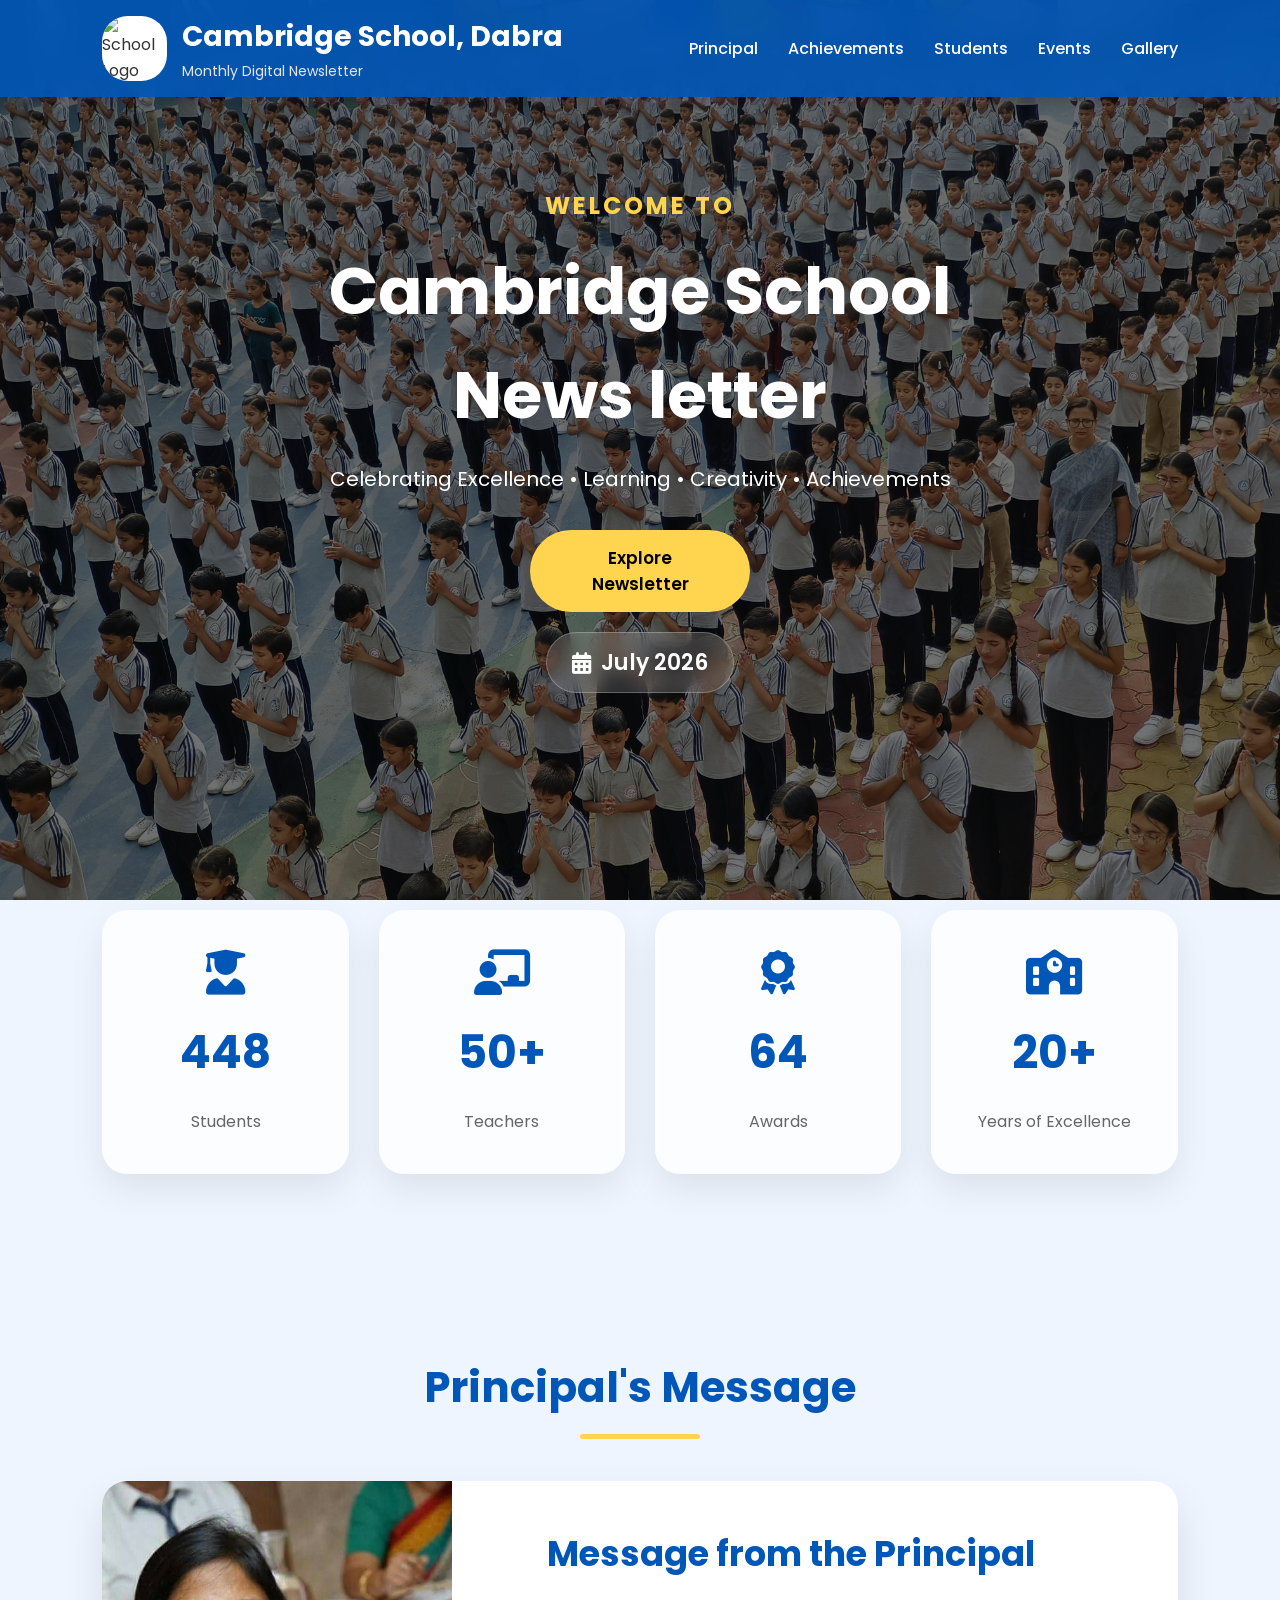
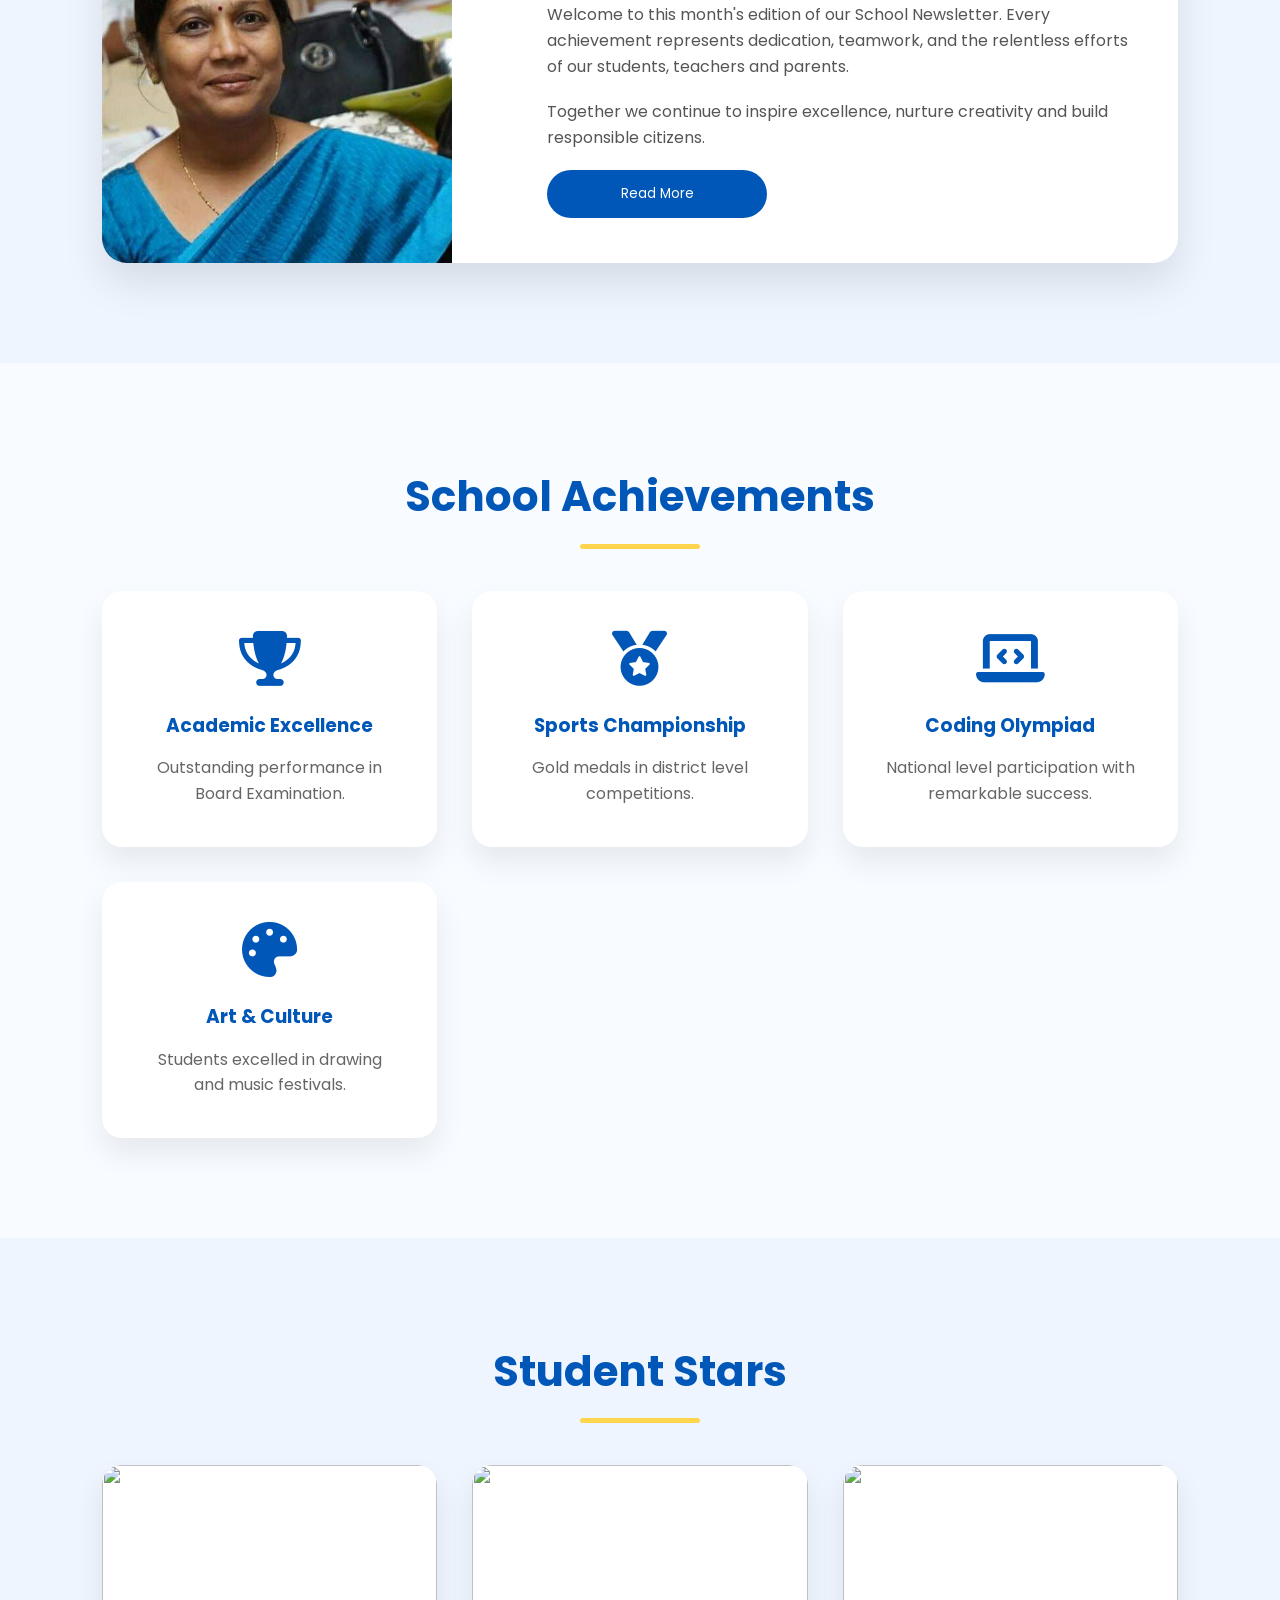
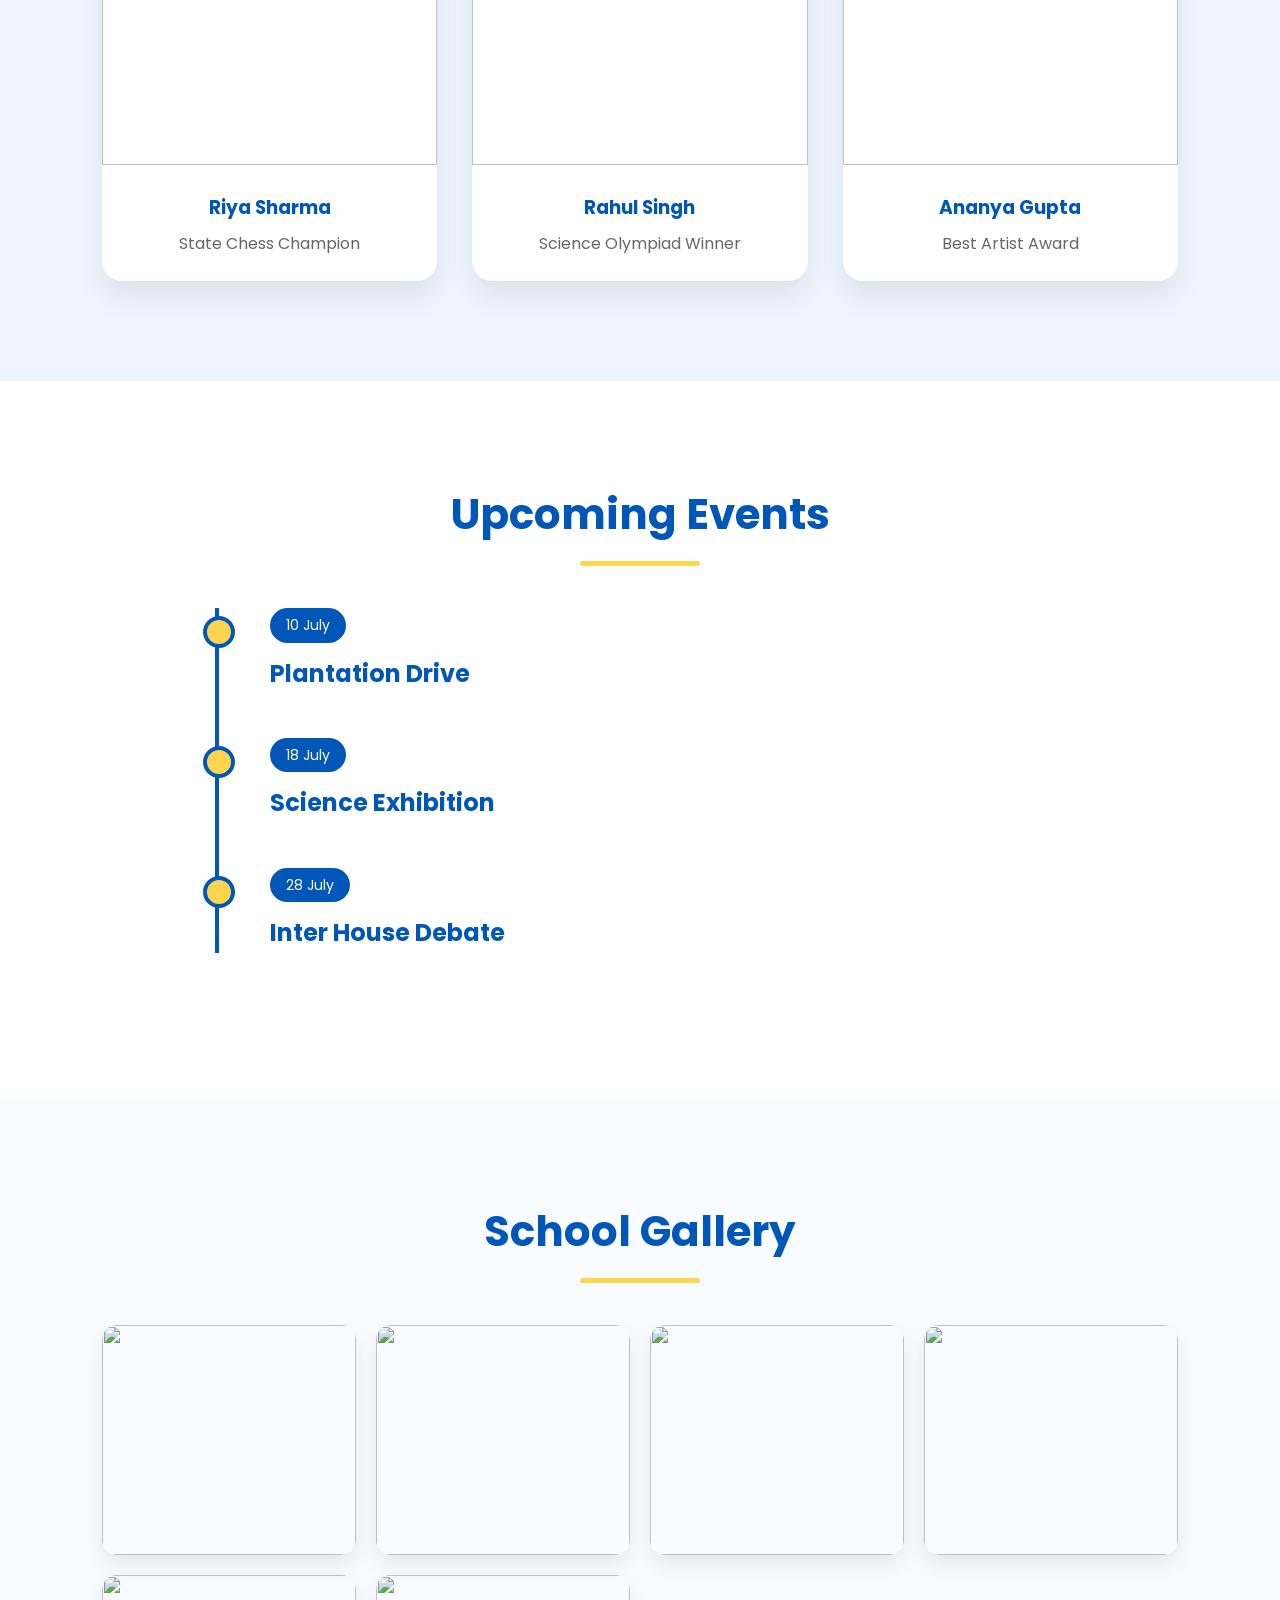
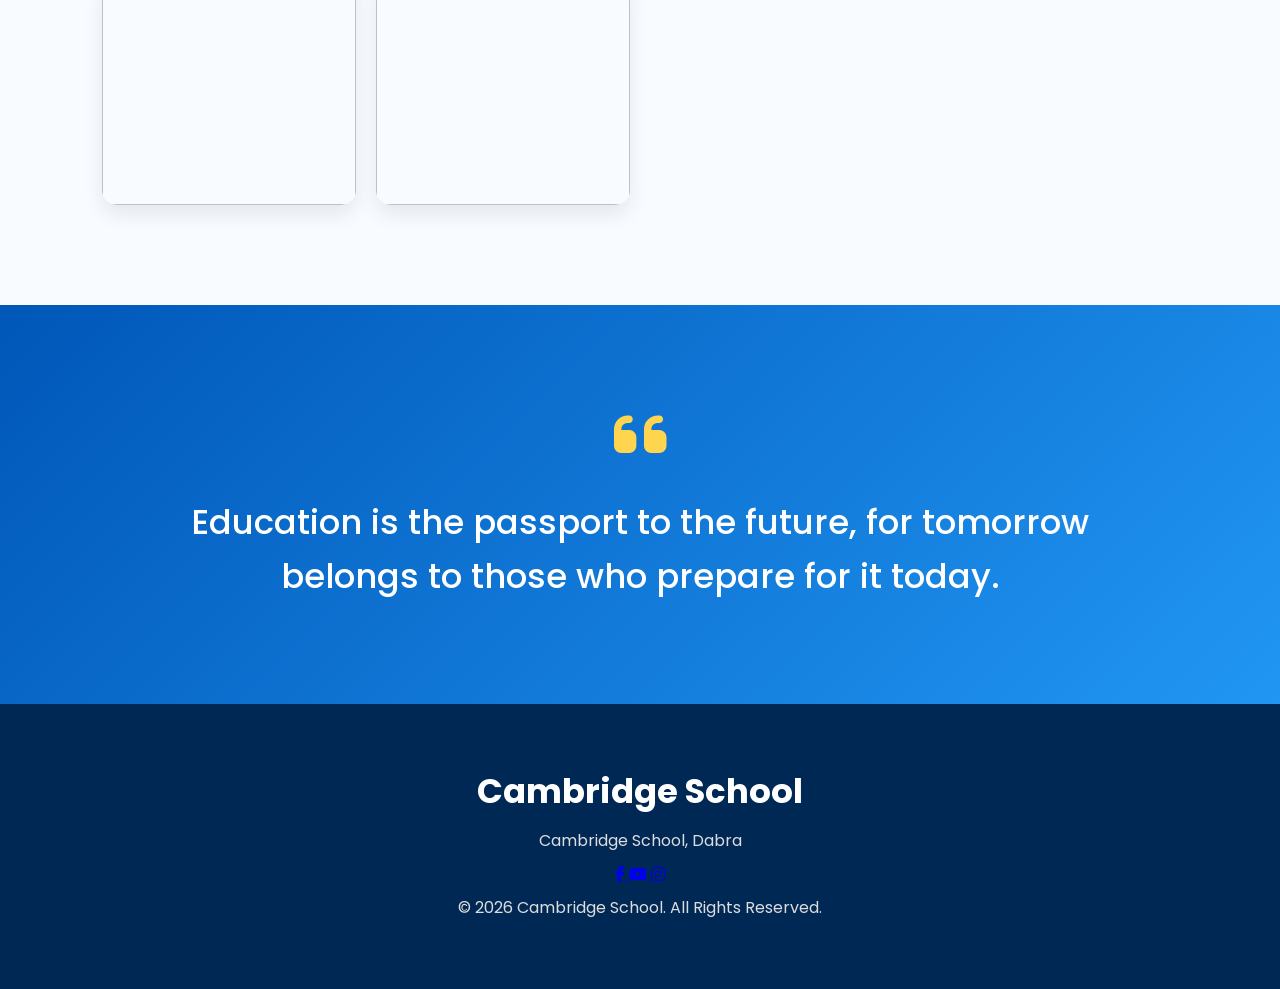
==== index.html @ da42d9b0 "Update index.html" ====
<!DOCTYPE html>
<html lang="en">

<head>
    <meta charset="UTF-8">
    <meta name="viewport" content="width=device-width, initial-scale=1.0">
    <title>Cambridge School Newsletter</title>

    <link rel="stylesheet" href="style.css">

    <!-- Google Font -->
    <link href="https://fonts.googleapis.com/css2?family=Poppins:wght@300;400;500;600;700&display=swap" rel="stylesheet">

    <!-- Font Awesome -->
    <link rel="stylesheet"
        href="https://cdnjs.cloudflare.com/ajax/libs/font-awesome/6.7.1/css/all.min.css">
</head>

<body>

    <!--================ HEADER =================-->

    <header>
	
        <!--================ remove1 =================-->
	<div class="menu-btn">
    	<i class="fa-solid fa-bars"></i>
	</div>
	<!--================ remove1 =================-->





	
	<div class="logo-area">

            <img src="images\logo1.png" alt="School Logo">

            <div>
                <h1>Cambridge School, Dabra</h1>
                <p>Monthly Digital Newsletter</p>
            </div>

        </div>


	   <nav>

            <a href="#principal">Principal</a>
            <a href="#achievement">Achievements</a>
            <a href="#students">Students</a>
            <a href="#events">Events</a>
            <a href="#gallery">Gallery</a>

        </nav>
	
    </header>



    <!--================ HERO =================-->

    <section class="hero">

        <div class="overlay"></div>

        <div class="hero-content">

            <h3>WELCOME TO</h3>

            <h1>Cambridge School News letter</h1>

            <p>
                Celebrating Excellence • Learning • Creativity • Achievements
            </p>

            <button>Explore Newsletter</button>
		
		 <div class="issue-container">
    <h4 class="issue-date3">
        <i class="fa-solid fa-calendar-days"></i>
        July 2026
    </h4>
</div>


	

        </div>

    </section>




    <!--================ STATISTICS =================-->

    <section class="stats">

        <div class="stat-box">

            <i class="fa-solid fa-user-graduate"></i>

            <h2 class="counter" data-target="1400">0</h2>

            <p>Students</p>

        </div>

        <div class="stat-box">

            <i class="fa-solid fa-chalkboard-user"></i>

            <h2 class="counter" data-target="50">0</h2>

            <p>Teachers</p>

        </div>

        <div class="stat-box">

            <i class="fa-solid fa-award"></i>

            <h2 class="counter" data-target="125">0</h2>

            <p>Awards</p>

        </div>

        <div class="stat-box">

            <i class="fa-solid fa-school"></i>

            <h2 class="counter" data-target="20">0</h2>

            <p>Years of Excellence</p>

        </div>

    </section>




    <!--================ PRINCIPAL =================-->

    <section class="principal" id="principal">

        <h2 class="section-title">Principal's Message</h2>

        <div class="principal-card">

            <img src="images/principal.jpg" alt="Principal">

            <div class="principal-text">

                <h3>Message from the Principal</h3>

                <p>

                    Welcome to this month's edition of our School Newsletter.
                    Every achievement represents dedication, teamwork,
                    and the relentless efforts of our students,
                    teachers and parents.

                </p>

                <p>

                    Together we continue to inspire excellence,
                    nurture creativity and build responsible citizens.

                </p>

                <button>Read More</button>

            </div>

        </div>

    </section>




    <!--================ ACHIEVEMENTS =================-->

    <section class="achievement" id="achievement">

        <h2 class="section-title">
            School Achievements
        </h2>

        <div class="achievement-grid">

            <div class="card">

                <i class="fa-solid fa-trophy"></i>

                <h3>Academic Excellence</h3>

                <p>
                    Outstanding performance in Board Examination.
                </p>

            </div>

            <div class="card">

                <i class="fa-solid fa-medal"></i>

                <h3>Sports Championship</h3>

                <p>
                    Gold medals in district level competitions.
                </p>

            </div>

            <div class="card">

                <i class="fa-solid fa-laptop-code"></i>

                <h3>Coding Olympiad</h3>

                <p>
                    National level participation with remarkable success.
                </p>

            </div>

            <div class="card">

                <i class="fa-solid fa-palette"></i>

                <h3>Art & Culture</h3>

                <p>
                    Students excelled in drawing and music festivals.
                </p>

            </div>

        </div>

    </section>




    <!--================ STUDENTS =================-->

    <section class="students" id="students">

        <h2 class="section-title">

            Student Stars

        </h2>

        <div class="student-grid">

            <div class="student-card">

                <img src="images/student1.jpg">

                <h3>Riya Sharma</h3>

                <p>State Chess Champion</p>

            </div>

            <div class="student-card">

                <img src="images/student2.jpg">

                <h3>Rahul Singh</h3>

                <p>Science Olympiad Winner</p>

            </div>

            <div class="student-card">

                <img src="images/student3.jpg">

                <h3>Ananya Gupta</h3>

                <p>Best Artist Award</p>

            </div>

        </div>

    </section>




    <!--================ EVENTS =================-->

    <section class="events" id="events">

        <h2 class="section-title">

            Upcoming Events

        </h2>

        <div class="timeline">

            <div class="timeline-item">

                <span>10 July</span>

                <h3>Plantation Drive</h3>

            </div>

            <div class="timeline-item">

                <span>18 July</span>

                <h3>Science Exhibition</h3>

            </div>

            <div class="timeline-item">

                <span>28 July</span>

                <h3>Inter House Debate</h3>

            </div>

        </div>

    </section>




    <!--================ GALLERY =================-->

    <section class="gallery" id="gallery">

        <h2 class="section-title">

            School Gallery

        </h2>

        <div class="gallery-grid">

            <img src="images/g1.jpg">

            <img src="images/g2.jpg">

            <img src="images/g3.jpg">

            <img src="images/g4.jpg">

            <img src="images/g5.jpg">

            <img src="images/g6.jpg">

        </div>

    </section>




    <!--================ THOUGHT =================-->

    <section class="quote">

        <i class="fa-solid fa-quote-left"></i>

        <h2>

            Education is the passport to the future,
            for tomorrow belongs to those who prepare for it today.

        </h2>

    </section>




    <!--================ FOOTER =================-->

    <footer>

    <h2>Cambridge School</h2>

    <p>Cambridge School, Dabra</p>

    <!-- SOCIAL ICONS START -->
    <div class="social-icons">
        <a href="https://www.facebook.com/CAMBRIDGESCHOOLDABRACBSE/" target="_blank">
            <i class="fab fa-facebook-f"></i>
        </a>

        <a href="https://www.youtube.com/@cambridgeschooldabra1273" target="_blank">
            <i class="fab fa-youtube"></i>
        </a>

        <a href="https://www.instagram.com/cambridge_school__dabra/" target="_blank">
            <i class="fab fa-instagram"></i>
        </a>
    </div>
    <!-- SOCIAL ICONS END -->

    <p>© 2026 Cambridge School. All Rights Reserved.</p>

</footer>

    <script src="script.js"></script>
<button id="topBtn">
<i class="fa-solid fa-arrow-up"></i>
</button>
</body>

</html>
---- style.css ----
/*=========================================
    CAMBRIDGE SCHOOL NEWSLETTER
=========================================*/

*{
    margin:0;
    padding:0;
    box-sizing:border-box;
    font-family:'Poppins',sans-serif;
}

html{
    scroll-behavior:smooth;
}

body{
    background:#eef5ff;
    color:#333;
    overflow-x:hidden;
    line-height:1.6;
}

/*=========================================
        HEADER
=========================================*/

header{
    position:fixed;
    top:0;
    left:0;
    width:100%;
    padding:15px 8%;
    display:flex;
    justify-content:space-between;
    align-items:center;
    background:rgba(0,87,184,.90);
    backdrop-filter:blur(12px);
    z-index:999;
    box-shadow:0 5px 15px rgba(0,0,0,.15);
}

.logo-area{
    display:flex;
    align-items:center;
    gap:15px;
}

.logo-area img{
    width:65px;
    height:65px;
    border-radius:40%;
    background:#fff;
    object-fit:cover;
}

.logo-area h1{
    color:#fff;
    font-size:28px;
}

.logo-area p{
    color:#e5e5e5;
    font-size:14px;
}

nav{
    display:flex;
    gap:30px;
}

nav a{
    color:#fff;
    text-decoration:none;
    font-weight:500;
    transition:.3s;
}

nav a:hover{
    color:#ffd54f;
}

/*=========================================
        HERO
=========================================*/

.hero{
    height:100vh;
    background:url("images/banner.jpg") center/cover;
    position:relative;
    display:flex;
    justify-content:center;
    align-items:center;
    text-align:center;
}

.overlay{
    position:absolute;
    inset:0;
    background:rgba(0,0,0,.55);
}

.hero-content{
    position:relative;
    z-index:2;
    color:#fff;
    max-width:850px;
    padding:30px;
}

.hero-content h3{
    font-size:24px;
    letter-spacing:3px;
    color:#ffd54f;
}

.hero-content h1{
    font-size:65px;
    margin:15px 0;
}

.hero-content p{
    font-size:20px;
    margin-bottom:35px;
}

.hero button{
    padding:15px 40px;
    border:none;
    border-radius:50px;
    background:#ffd54f;
    font-size:17px;
    cursor:pointer;
    transition:.4s;
    font-weight:600;
}

.hero button:hover{
    transform:translateY(-6px);
    background:#fff;
}

/*=========================================
        SECTION TITLE
=========================================*/

.section-title{
    text-align:center;
    font-size:42px;
    color:#0057b8;
    margin-bottom:60px;
    position:relative;
}

.section-title::after{
    content:'';
    width:120px;
    height:5px;
    background:#ffd54f;
    position:absolute;
    bottom:-18px;
    left:50%;
    transform:translateX(-50%);
    border-radius:50px;
}

/*=========================================
        STATISTICS
=========================================*/

.stats{
    padding:80px 8%;
    display:grid;
    grid-template-columns:repeat(auto-fit,minmax(220px,1fr));
    gap:30px;
    margin-top:-70px;
    position:relative;
    z-index:10;
}

.stat-box{
    background:rgba(255,255,255,.75);
    backdrop-filter:blur(10px);
    padding:40px;
    border-radius:25px;
    text-align:center;
    box-shadow:0 15px 35px rgba(0,0,0,.08);
    transition:.4s;
}

.stat-box:hover{
    transform:translateY(-12px);
}

.stat-box i{
    font-size:45px;
    color:#0057b8;
}

.stat-box h2{
    margin:20px 0;
    font-size:45px;
    color:#0057b8;
}

.stat-box p{
    color:#666;
}

/*=========================================
        PRINCIPAL
=========================================*/

.principal{
    padding:100px 8%;
}

.principal-card{
    display:grid;
    grid-template-columns:350px 1fr;
    gap:50px;
    align-items:center;
    background:white;
    border-radius:25px;
    overflow:hidden;
    box-shadow:0 20px 40px rgba(0,0,0,.10);
}

.principal-card img{
    width:100%;
    height:100%;
    object-fit:cover;
}

.principal-text{
    padding:45px;
}

.principal-text h3{
    font-size:35px;
    color:#0057b8;
    margin-bottom:20px;
}

.principal-text p{
    margin-bottom:20px;
    color:#555;
}

.principal-text button{
    padding:14px 35px;
    border:none;
    border-radius:50px;
    background:#0057b8;
    color:#fff;
    cursor:pointer;
    transition:.3s;
}

.principal-text button:hover{
    background:#003f8c;
}

/*=========================================
        ACHIEVEMENTS
=========================================*/

.achievement{
    padding:100px 8%;
    background:#f8fbff;
}

.achievement-grid{
    display:grid;
    grid-template-columns:repeat(auto-fit,minmax(250px,1fr));
    gap:35px;
}

.card{
    background:white;
    padding:40px;
    border-radius:20px;
    text-align:center;
    transition:.4s;
    box-shadow:0 15px 30px rgba(0,0,0,.08);
}

.card:hover{
    transform:translateY(-12px);
}

.card i{
    font-size:55px;
    color:#0057b8;
    margin-bottom:25px;
}

.card h3{
    margin-bottom:15px;
    color:#0057b8;
}

.card p{
    color:#666;
}


/*=========================================
        STUDENTS
=========================================*/

.students{
    padding:100px 8%;
    background:#eef5ff;
}

.student-grid{
    display:grid;
    grid-template-columns:repeat(auto-fit,minmax(280px,1fr));
    gap:35px;
}

.student-card{
    background:#fff;
    border-radius:20px;
    overflow:hidden;
    text-align:center;
    box-shadow:0 15px 30px rgba(0,0,0,.08);
    transition:.4s;
}

.student-card:hover{
    transform:translateY(-10px) scale(1.03);
}

.student-card img{
    width:100%;
    height:300px;
    object-fit:cover;
    transition:.4s;
}

.student-card:hover img{
    transform:scale(1.08);
}

.student-card h3{
    color:#0057b8;
    margin:20px 0 8px;
}

.student-card p{
    color:#666;
    padding-bottom:25px;
}


/*=========================================
        EVENTS TIMELINE
=========================================*/

.events{
    padding:100px 8%;
    background:#fff;
}

.timeline{
    max-width:900px;
    margin:auto;
    position:relative;
}

.timeline::before{
    content:"";
    position:absolute;
    left:25px;
    top:0;
    bottom:0;
    width:4px;
    background:#0057b8;
}

.timeline-item{
    position:relative;
    padding-left:80px;
    margin-bottom:45px;
}

.timeline-item::before{
    content:"";
    position:absolute;
    left:13px;
    top:8px;
    width:24px;
    height:24px;
    background:#ffd54f;
    border-radius:50%;
    border:4px solid #0057b8;
}

.timeline-item span{
    display:inline-block;
    background:#0057b8;
    color:#fff;
    padding:6px 16px;
    border-radius:30px;
    margin-bottom:12px;
    font-size:14px;
}

.timeline-item h3{
    color:#0057b8;
    font-size:24px;
}


/*=========================================
        GALLERY
=========================================*/

.gallery{
    padding:100px 8%;
    background:#f8fbff;
}

.gallery-grid{
    display:grid;
    grid-template-columns:repeat(auto-fit,minmax(250px,1fr));
    gap:20px;
}

.gallery-grid img{
    width:100%;
    height:230px;
    object-fit:cover;
    border-radius:15px;
    cursor:pointer;
    transition:.4s;
    box-shadow:0 10px 20px rgba(0,0,0,.08);
}

.gallery-grid img:hover{
    transform:scale(1.08);
    box-shadow:0 20px 40px rgba(0,0,0,.18);
}


/*=========================================
        QUOTE
=========================================*/

.quote{
    padding:100px 10%;
    text-align:center;
    background:linear-gradient(135deg,#0057b8,#2196f3);
    color:#fff;
}

.quote i{
    font-size:60px;
    margin-bottom:30px;
    color:#ffd54f;
}

.quote h2{
    max-width:900px;
    margin:auto;
    font-size:34px;
    font-weight:500;
    line-height:1.6;
}


/*=========================================
        FOOTER
=========================================*/

footer{
    background:#002855;
    color:#fff;
    text-align:center;
    padding:60px 20px;
}

footer h2{
    font-size:34px;
    margin-bottom:10px;
}

footer p{
    margin:8px 0;
    color:#ddd;
}

.social{
    margin:30px 0;
}

.social i{
    width:55px;
    height:55px;
    line-height:55px;
    font-size:22px;
    border-radius:50%;
    background:#0057b8;
    margin:0 10px;
    cursor:pointer;
    transition:.3s;
}

.social i:hover{
    background:#ffd54f;
    color:#000;
    transform:translateY(-8px);
}


/*=========================================
        SIMPLE FADE ANIMATION
=========================================*/

.hero-content,
.section-title,
.stat-box,
.card,
.student-card,
.timeline-item,
.gallery-grid img{
    animation:fadeUp .8s ease;
}

@keyframes fadeUp{

    from{
        opacity:0;
        transform:translateY(40px);
    }

    to{
        opacity:1;
        transform:translateY(0);
    }

}


/*=========================================
        RESPONSIVE
=========================================*/

@media(max-width:992px){

    header{
        flex-direction:column;
        gap:15px;
        padding:15px;
    }

    nav{
        flex-wrap:wrap;
        justify-content:center;
        gap:15px;
    }

    .hero-content h1{
        font-size:46px;
    }

    .principal-card{
        grid-template-columns:1fr;
    }

    .principal-card img{
        height:350px;
    }

}

/*==============================
      MOBILE VIEW
==============================*/

@media (max-width:768px){

header{
    padding:12px 15px;
    flex-direction:row;
}

.logo-area img{
    width:50px;
    height:50px;
}

.logo-area h1{
    font-size:20px;
}

.logo-area p{
    font-size:11px;
}

nav{
    display:none;
}

/* Hero */

.hero{
    height:70vh;
}

.hero-content{
    padding:20px;
}

.hero-content h3{
    font-size:16px;
}

.hero-content h1{
    font-size:34px;
    line-height:1.2;
}

.hero-content p{
    font-size:15px;
}

.hero button{
    padding:12px 28px;
    font-size:15px;
}

/* Statistics */

.stats{
    margin-top:-40px;
    grid-template-columns:repeat(2,1fr);
    gap:15px;
    padding:30px 15px;
}

.stat-box{
    padding:20px;
}

.stat-box i{
    font-size:30px;
}

.stat-box h2{
    font-size:28px;
}

/* Sections */

.principal,
.students,
.achievement,
.events,
.gallery{
    padding:60px 15px;
}

.section-title{
    font-size:28px;
}

/* Principal */

.principal-card{
    grid-template-columns:1fr;
}

.principal-card img{
    height:280px;
}

.principal-text{
    padding:20px;
}

/* Cards */

.card{
    padding:25px;
}

.student-card img{
    height:240px;
}

/* Timeline */

.timeline::before{
    left:10px;
}

.timeline-item{
    padding-left:45px;
}

.timeline-item::before{
    left:0;
}

/* Gallery */

.gallery-grid{
    grid-template-columns:repeat(2,1fr);
}

.gallery-grid img{
    height:140px;
}

/* Quote */

.quote{
    padding:60px 20px;
}

.quote h2{
    font-size:22px;
}

/* Footer */

footer{
    padding:40px 20px;
}



}

.issue-date3{
    display:inline-flex;
    align-items:center;
    gap:10px;
    padding:12px 25px;
    background:rgba(255,255,255,.15);
    backdrop-filter:blur(10px);
    border:1px solid rgba(255,255,255,.25);
    border-radius:40px;
    color:#fff;
    font-size:22px;
    font-weight:600;
}
.issue-container{
    text-align:center;
    margin:20px 0;
}
/*==============================
      Remove1
==============================*/


.menu-btn{
    display:none;
    font-size:28px;
    color:white;
    cursor:pointer;
}

@media(max-width:768px){

.menu-btn{
    display:block;
}

nav{
    position:absolute;
    top:75px;
    left:0;
    width:100%;
    background:#0057b8;
    display:none;
    flex-direction:column;
}

nav.show{
    display:flex;
}

nav a{
    padding:18px;
    text-align:center;
    border-bottom:1px solid rgba(255,255,255,.15);
}

}


button{

width:100%;
max-width:220px;

}


.gallery-grid img{

border-radius:15px;
transition:.4s;

}

.gallery-grid img:hover{

transform:scale(1.05);

}


#topBtn{

position:fixed;
right:20px;
bottom:20px;
width:50px;
height:50px;
border:none;
border-radius:50%;
background:#0057b8;
color:white;
cursor:pointer;
display:none;
box-shadow:0 10px 25px rgba(0,0,0,.25);

}



.hidden{

opacity:0;
transform:translateY(50px);
transition:.8s;

}

.show{

opacity:1;
transform:translateY(0);

}
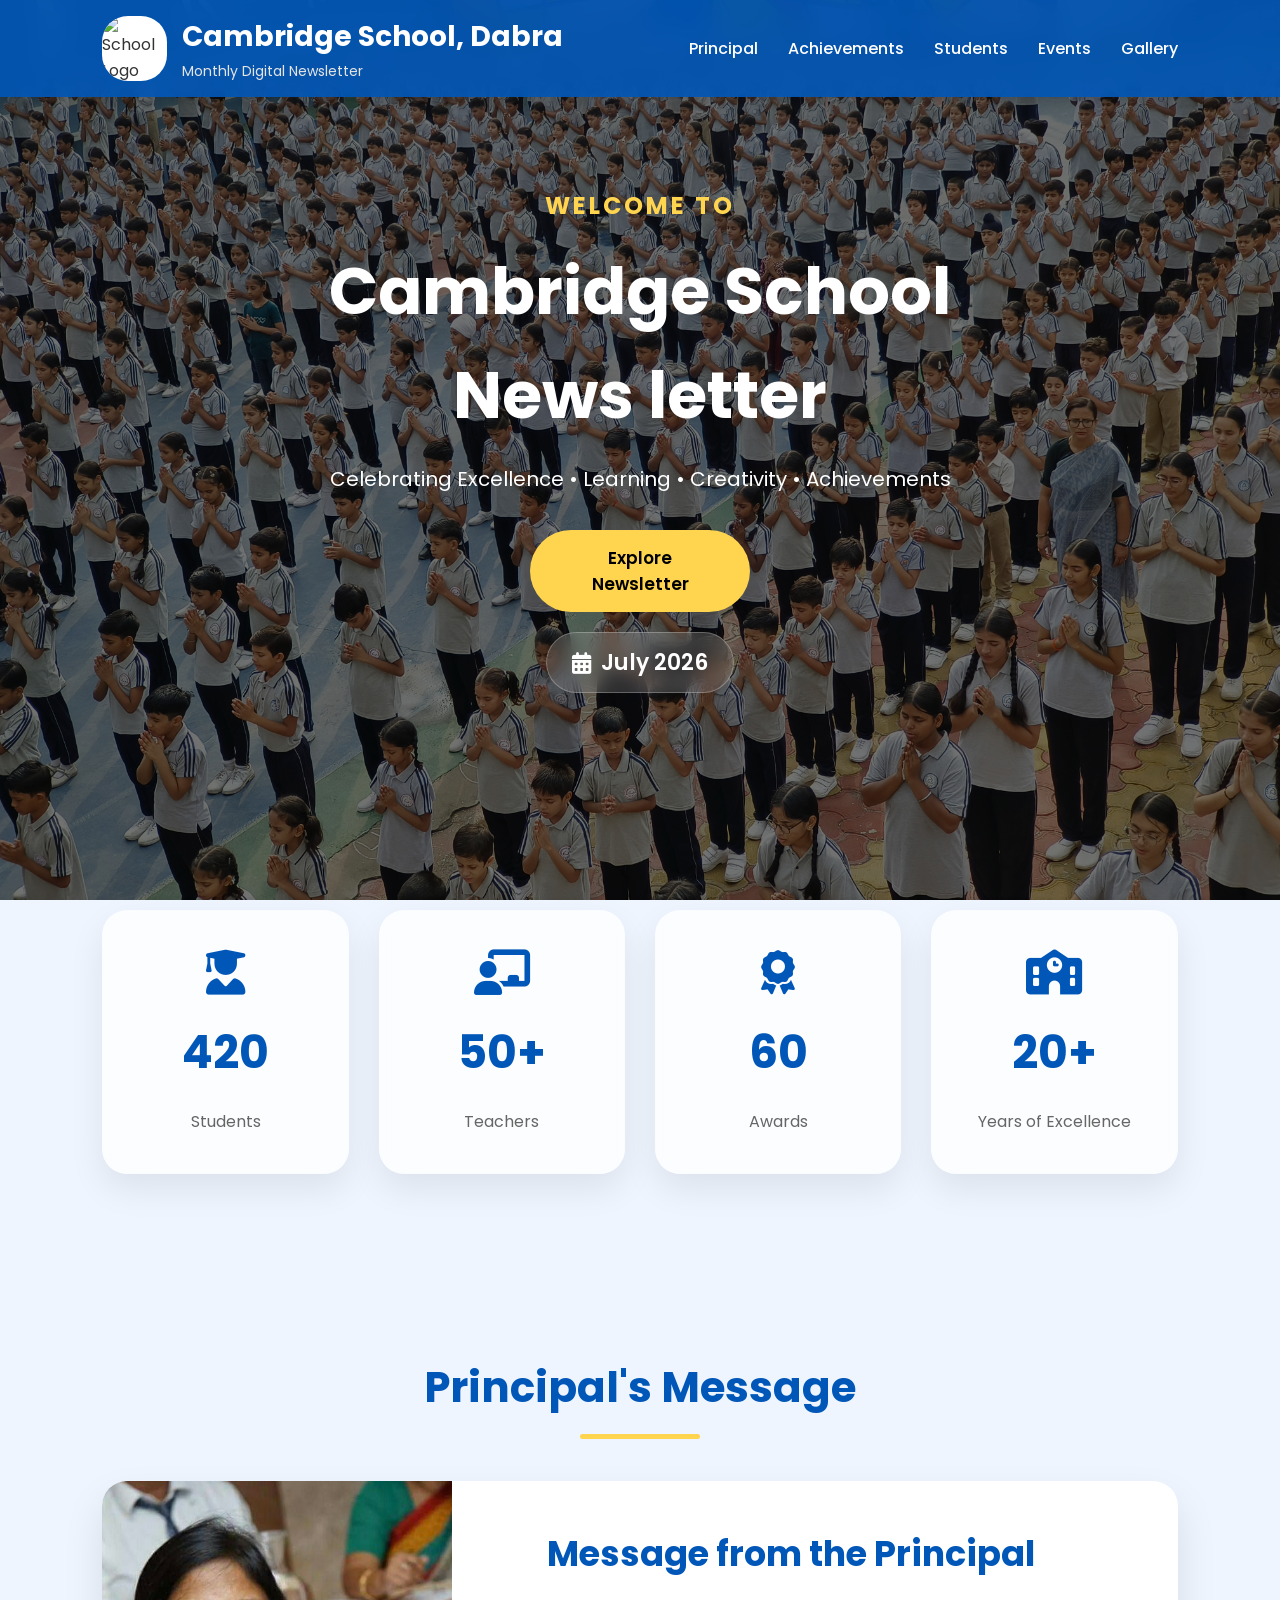
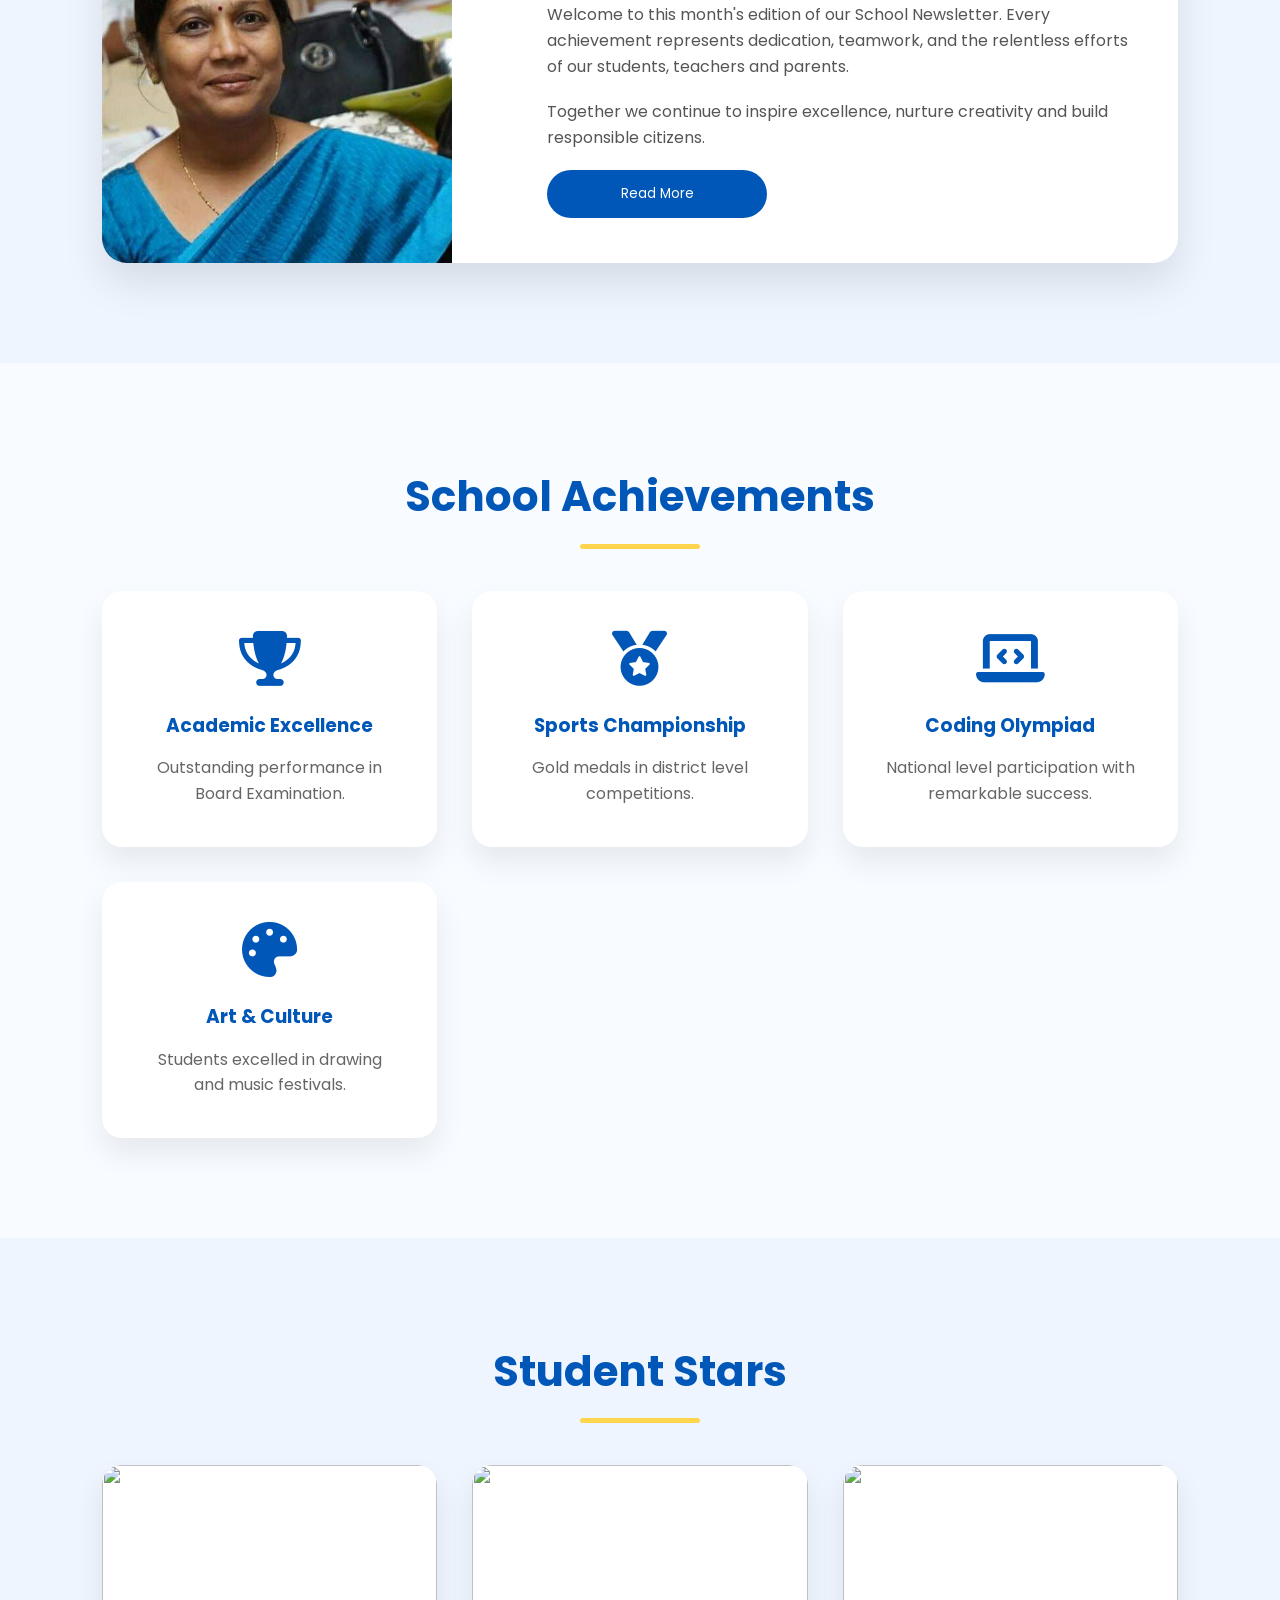
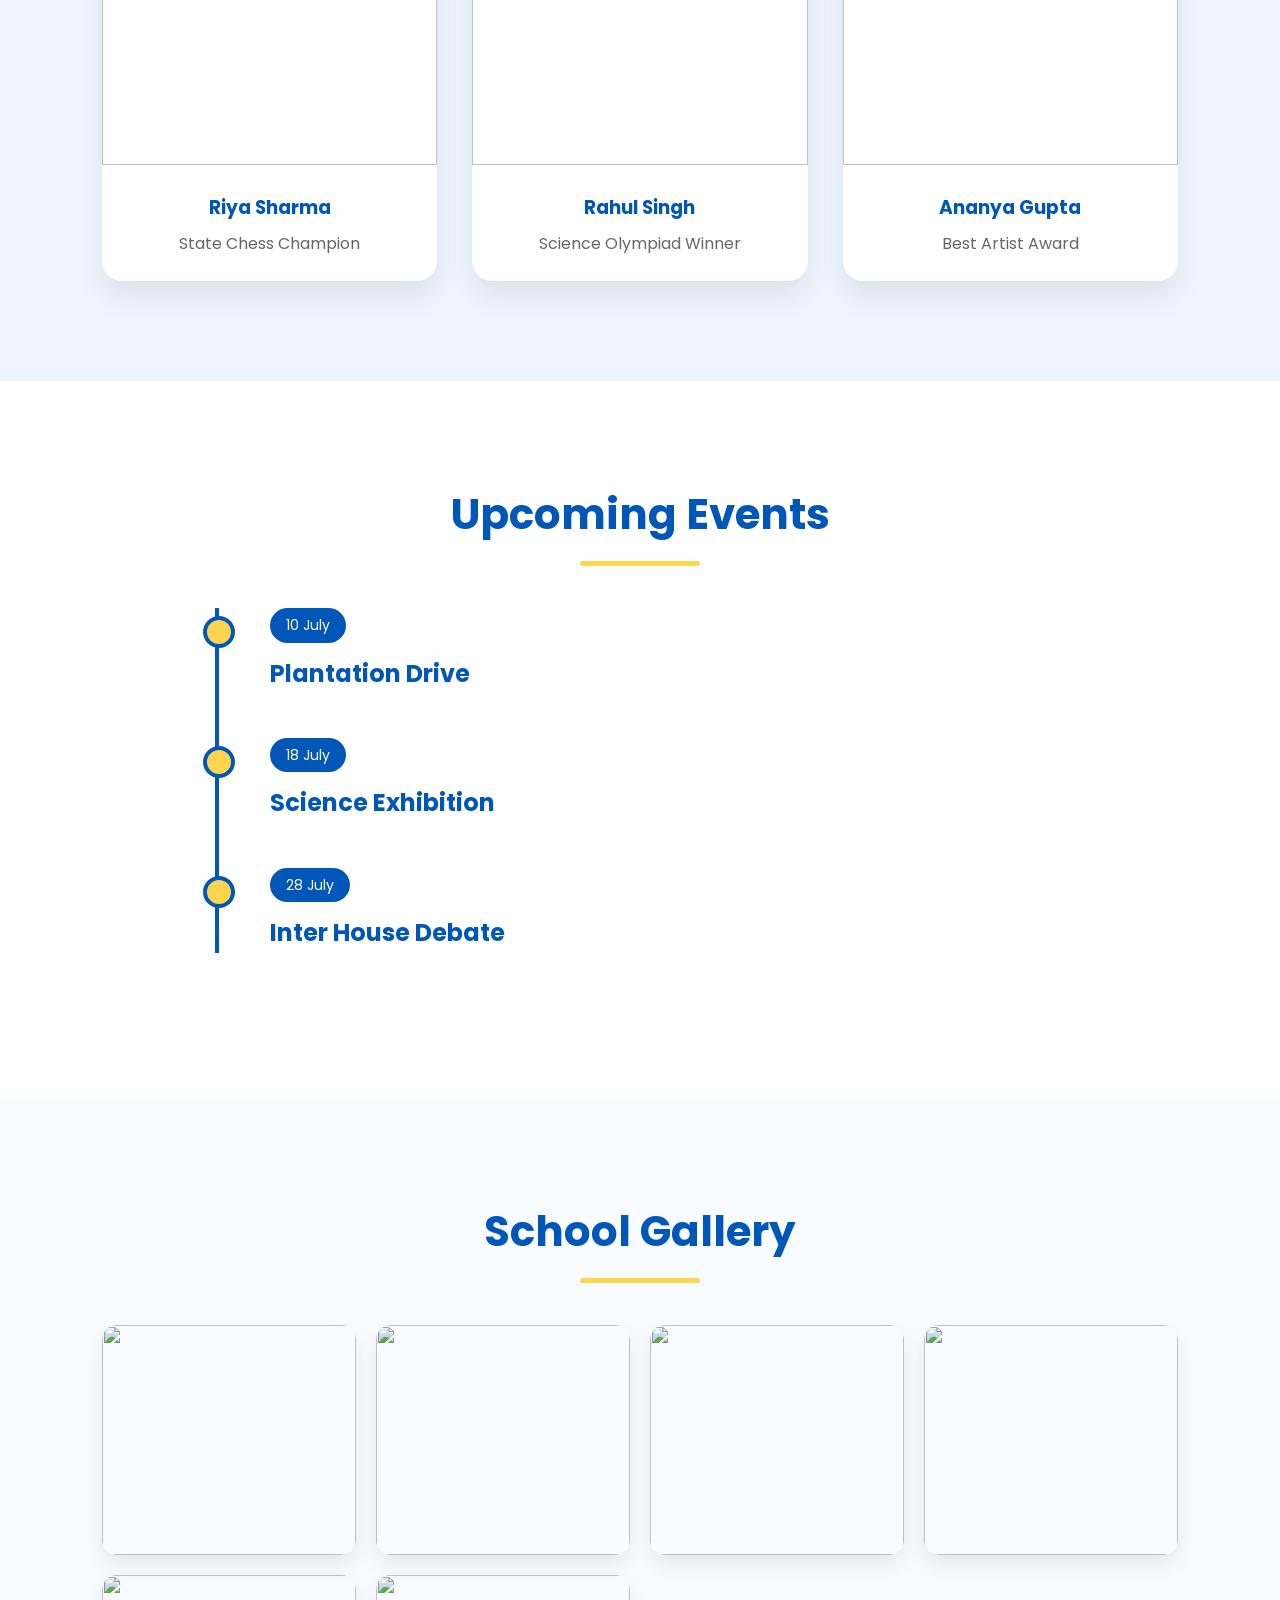
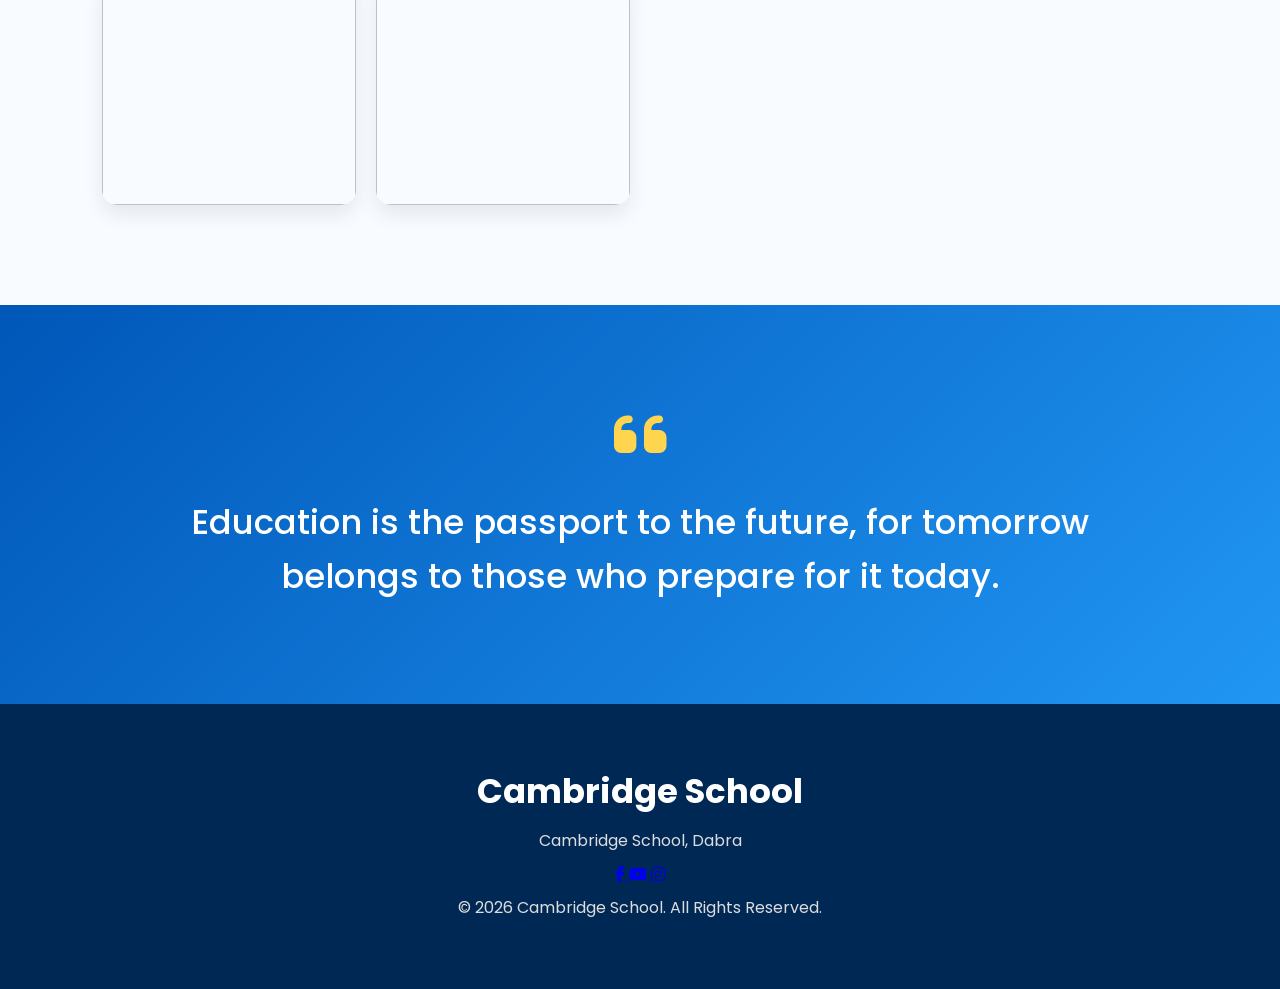
==== commit 01953c2c: "Update index.html" ====
--- a/index.html
+++ b/index.html
@@ -35,7 +35,7 @@
 	
 	<div class="logo-area">
 
-            <img src="images\logo1.png" alt="School Logo">
+            <img src="images/logo1.png" alt="School Logo">
 
             <div>
                 <h1>Cambridge School, Dabra</h1>
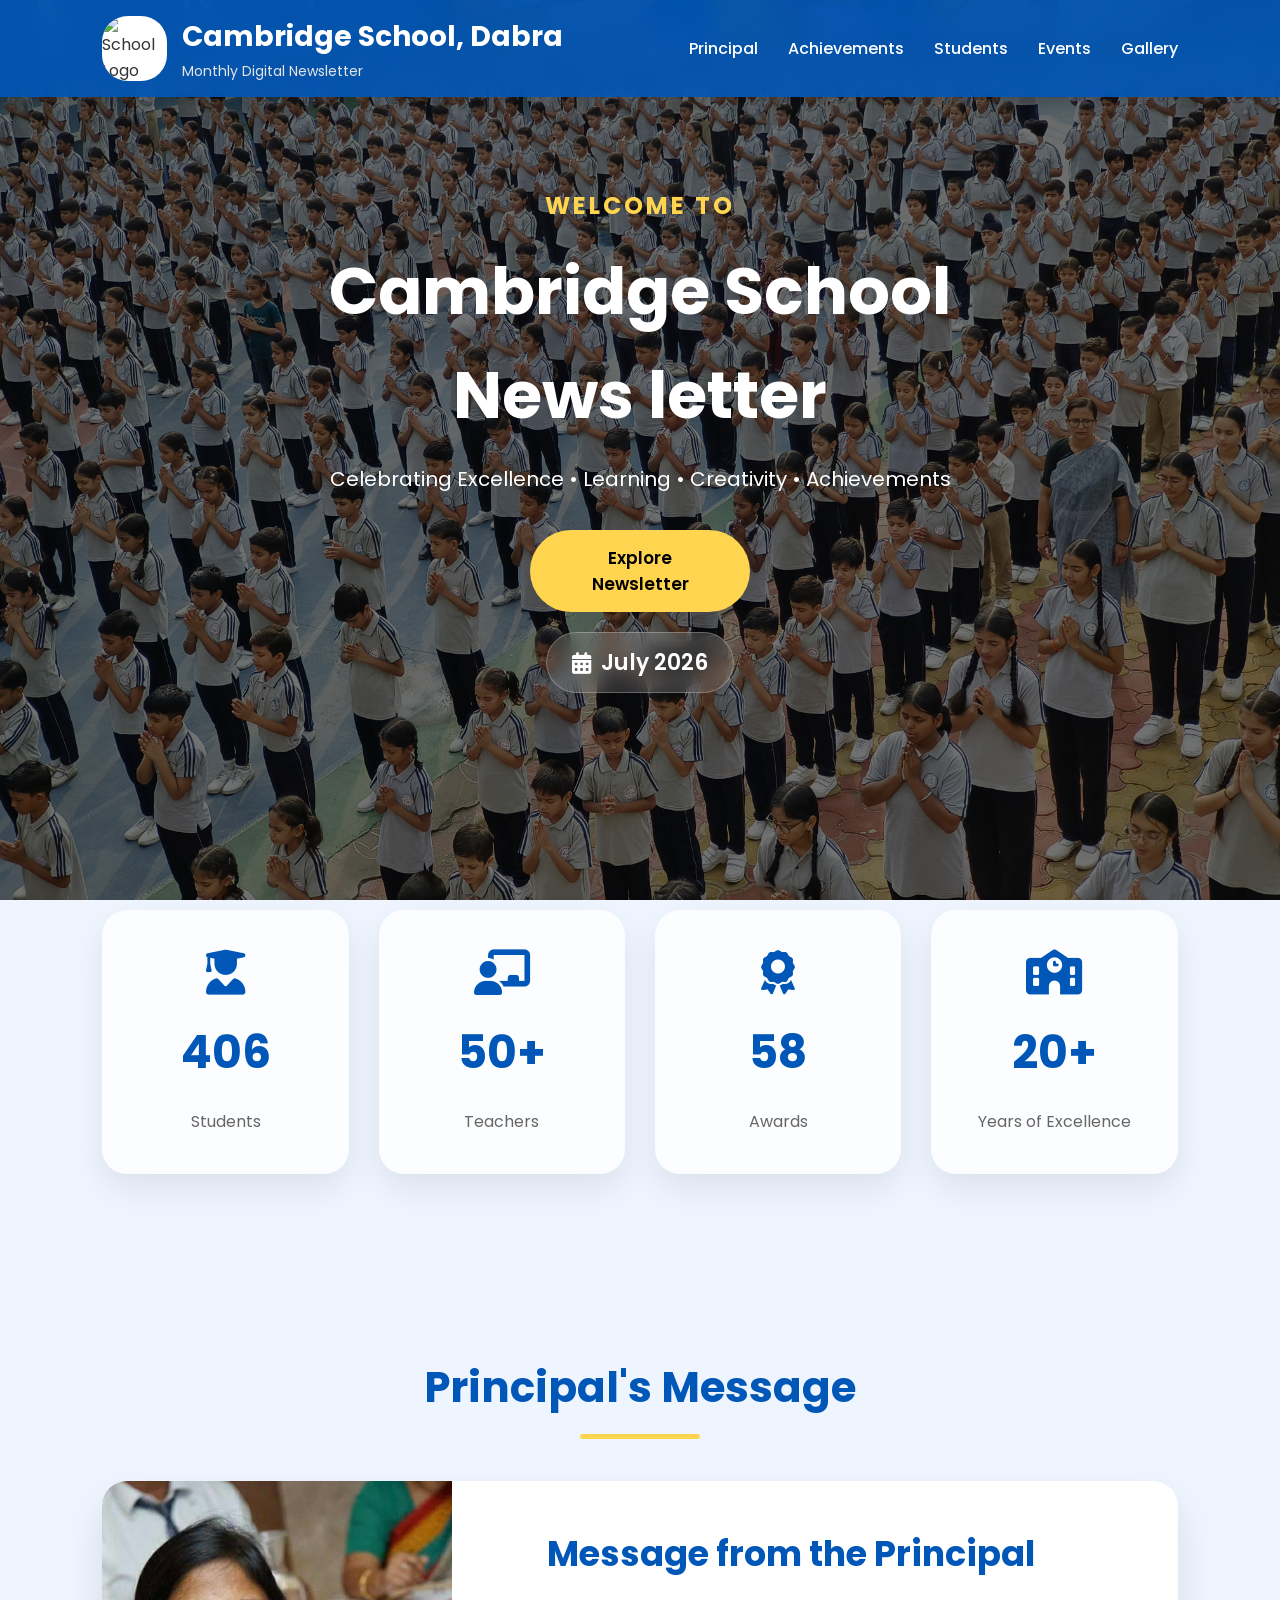
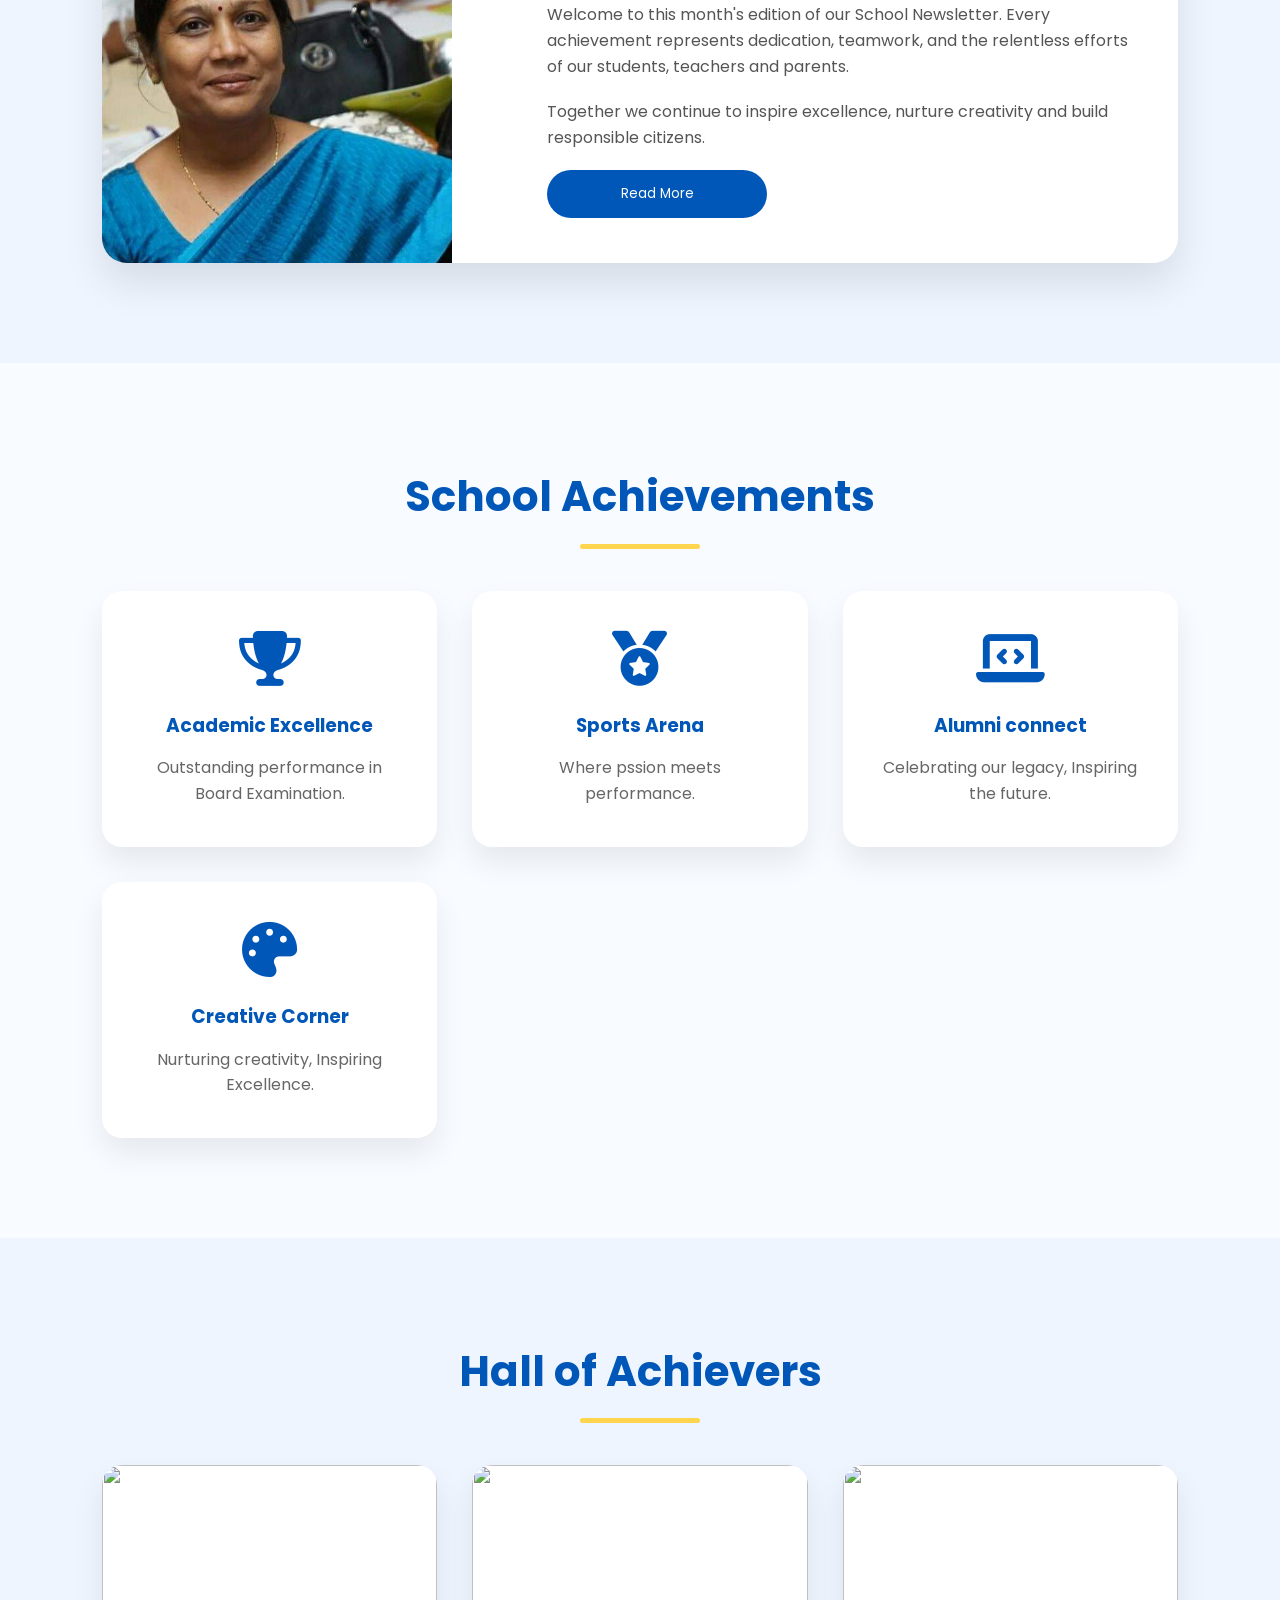
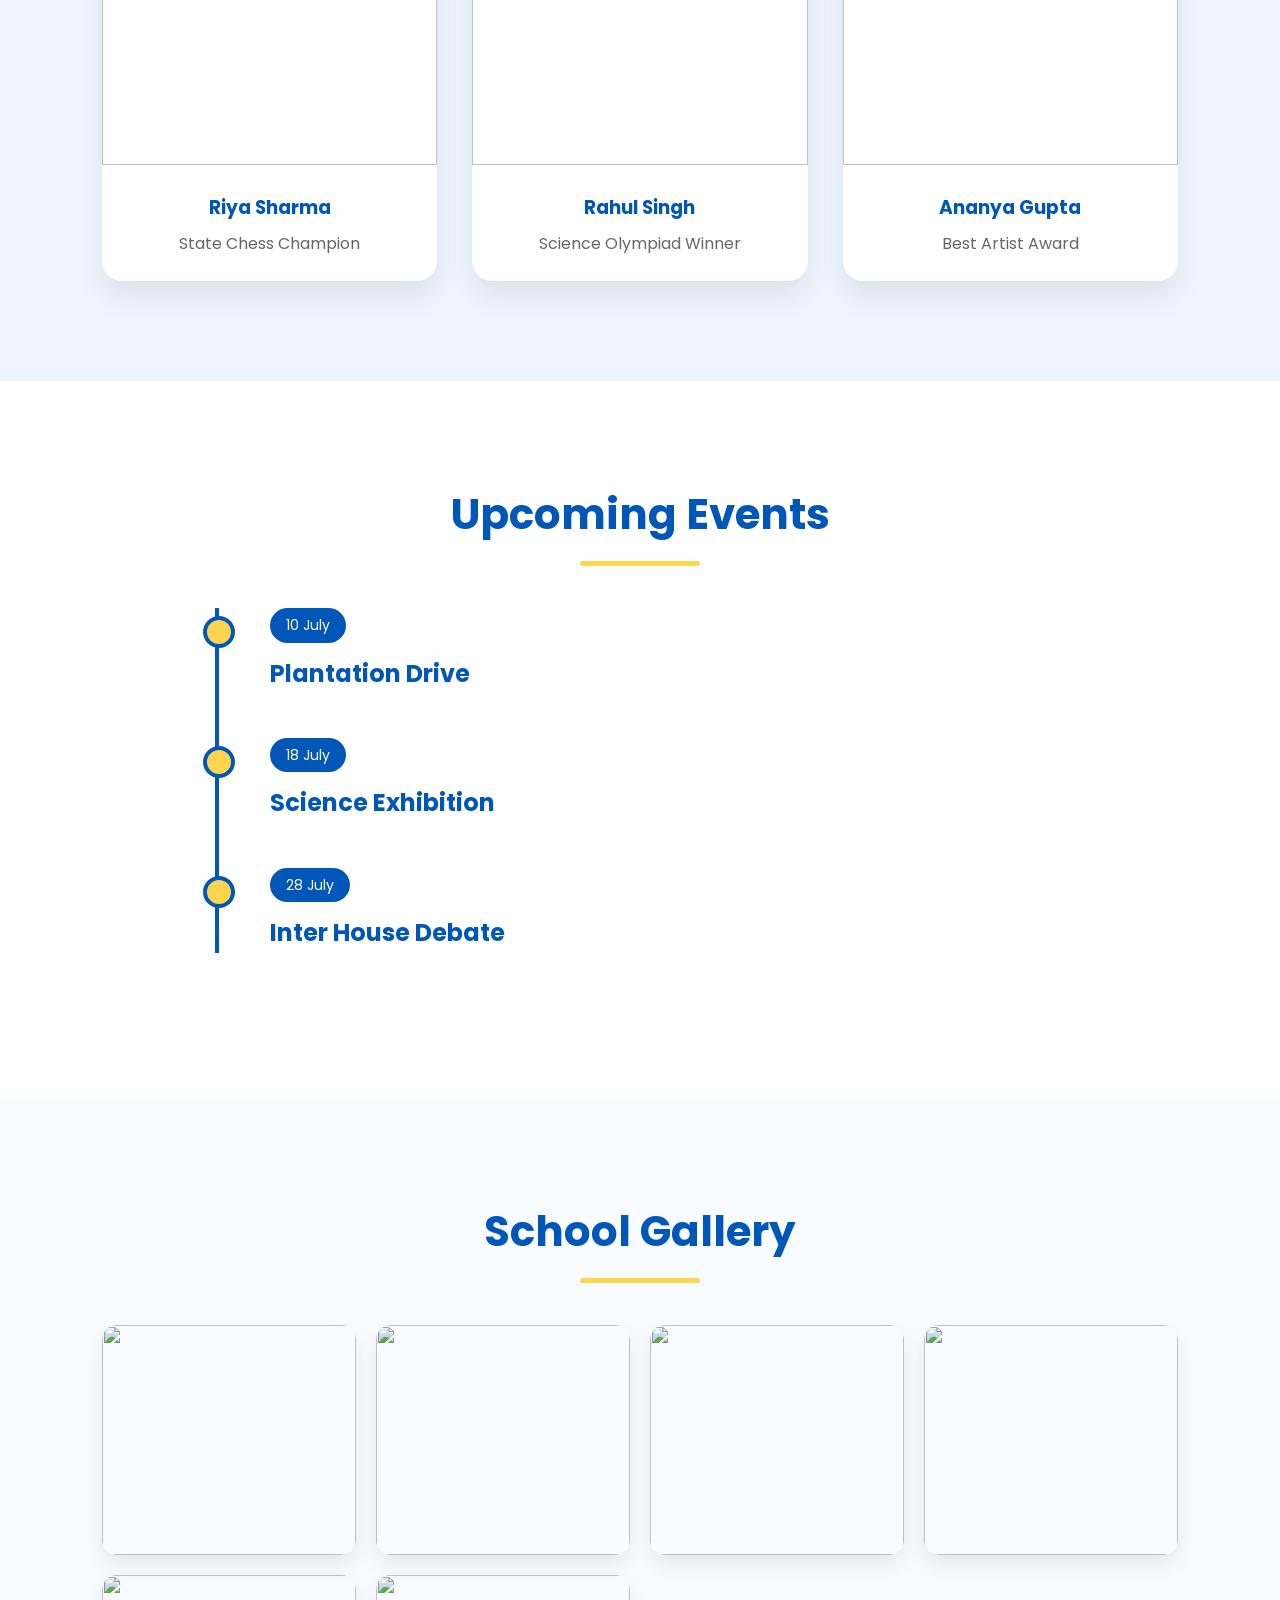
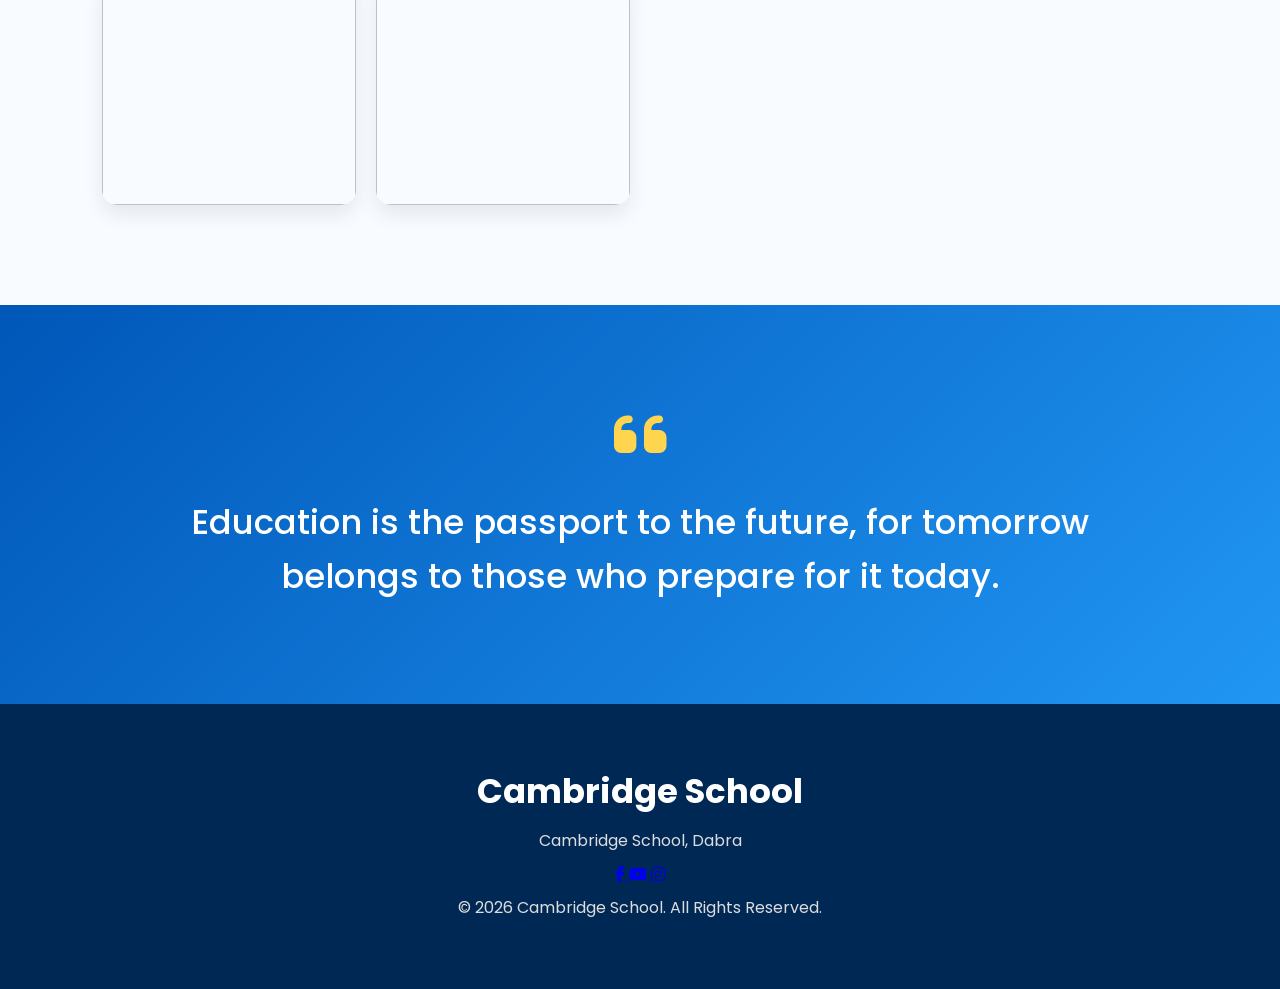
==== commit 9144837b: "Update index.html" ====
--- a/index.html
+++ b/index.html
@@ -210,10 +210,10 @@
 
                 <i class="fa-solid fa-medal"></i>
 
-                <h3>Sports Championship</h3>
-
-                <p>
-                    Gold medals in district level competitions.
+                <h3>Sports Arena</h3>
+
+                <p>
+                    Where pssion meets performance.
                 </p>
 
             </div>
@@ -222,10 +222,10 @@
 
                 <i class="fa-solid fa-laptop-code"></i>
 
-                <h3>Coding Olympiad</h3>
-
-                <p>
-                    National level participation with remarkable success.
+                <h3>Alumni connect</h3>
+
+                <p>
+                    Celebrating our legacy, Inspiring the future.
                 </p>
 
             </div>
@@ -234,10 +234,10 @@
 
                 <i class="fa-solid fa-palette"></i>
 
-                <h3>Art & Culture</h3>
-
-                <p>
-                    Students excelled in drawing and music festivals.
+                <h3>Creative Corner</h3>
+
+                <p>
+                    Nurturing creativity, Inspiring Excellence.
                 </p>
 
             </div>
@@ -255,7 +255,7 @@
 
         <h2 class="section-title">
 
-            Student Stars
+            Hall of Achievers
 
         </h2>
 
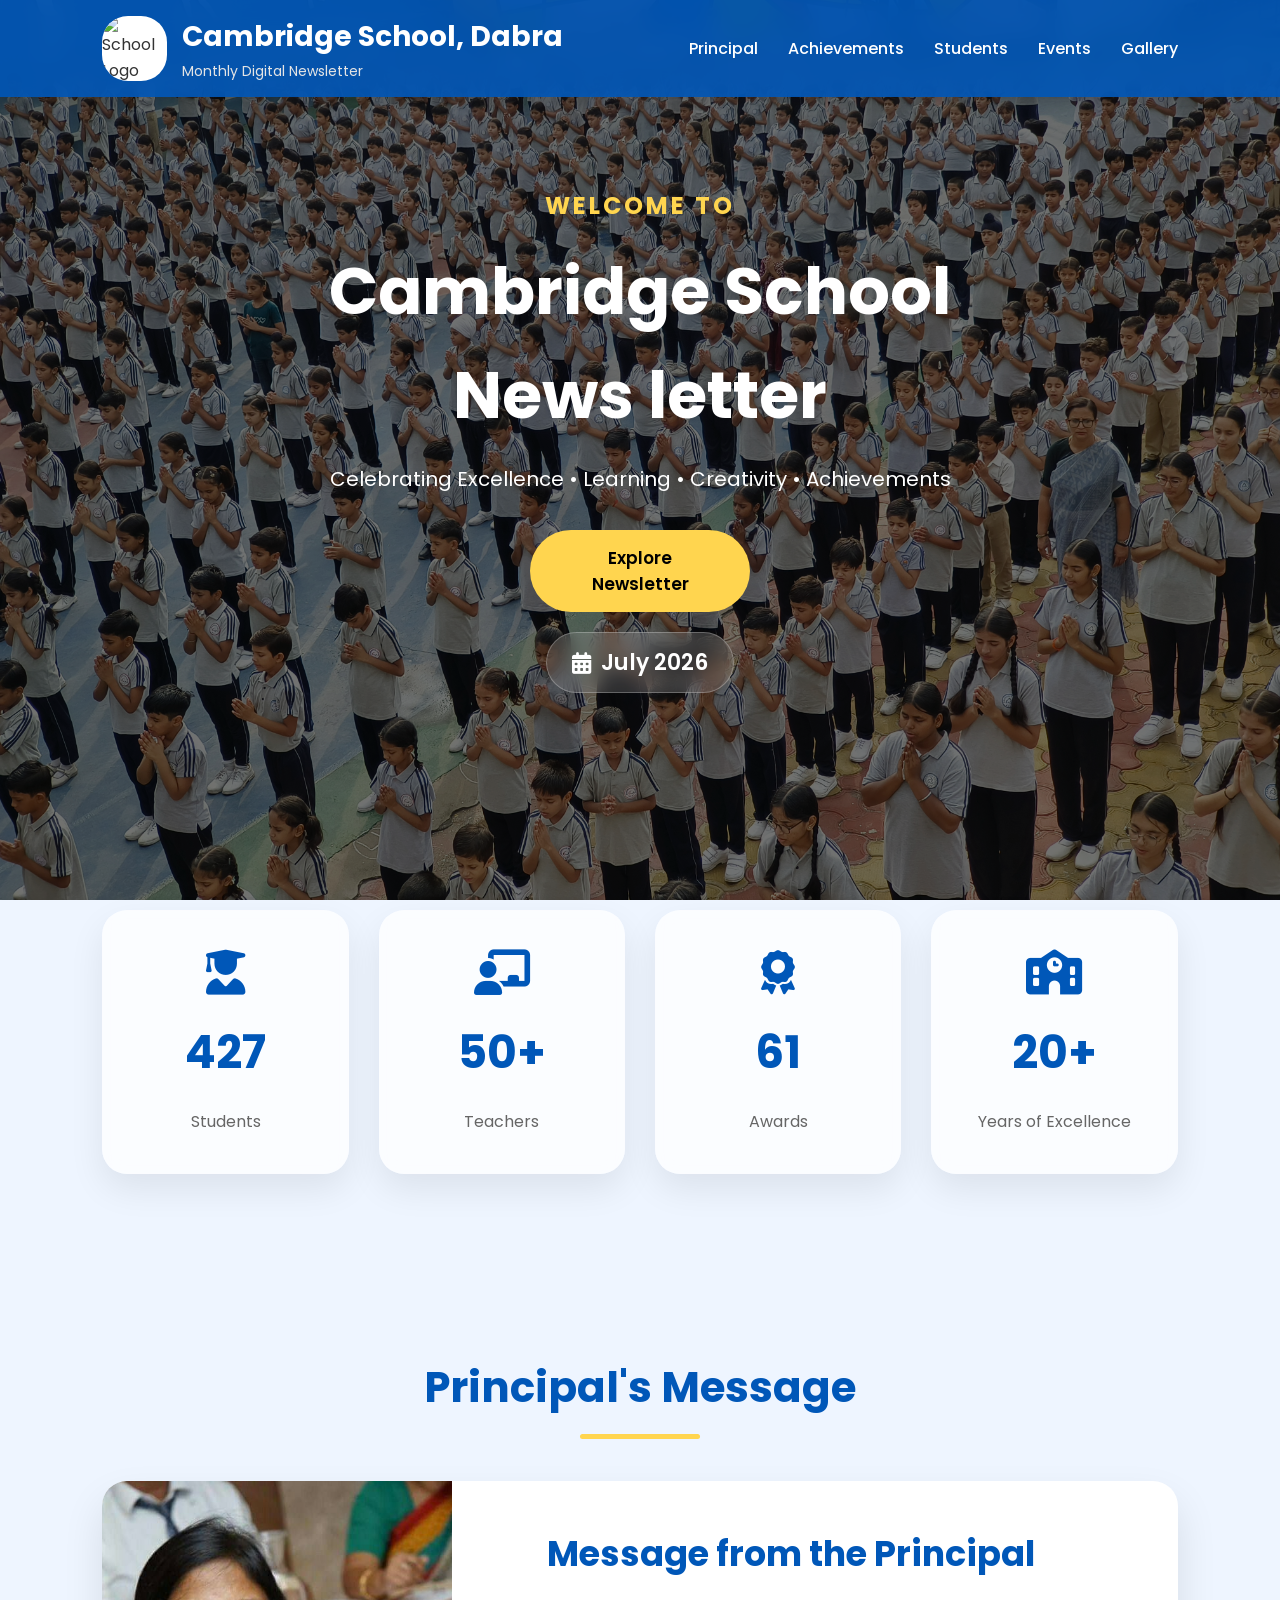
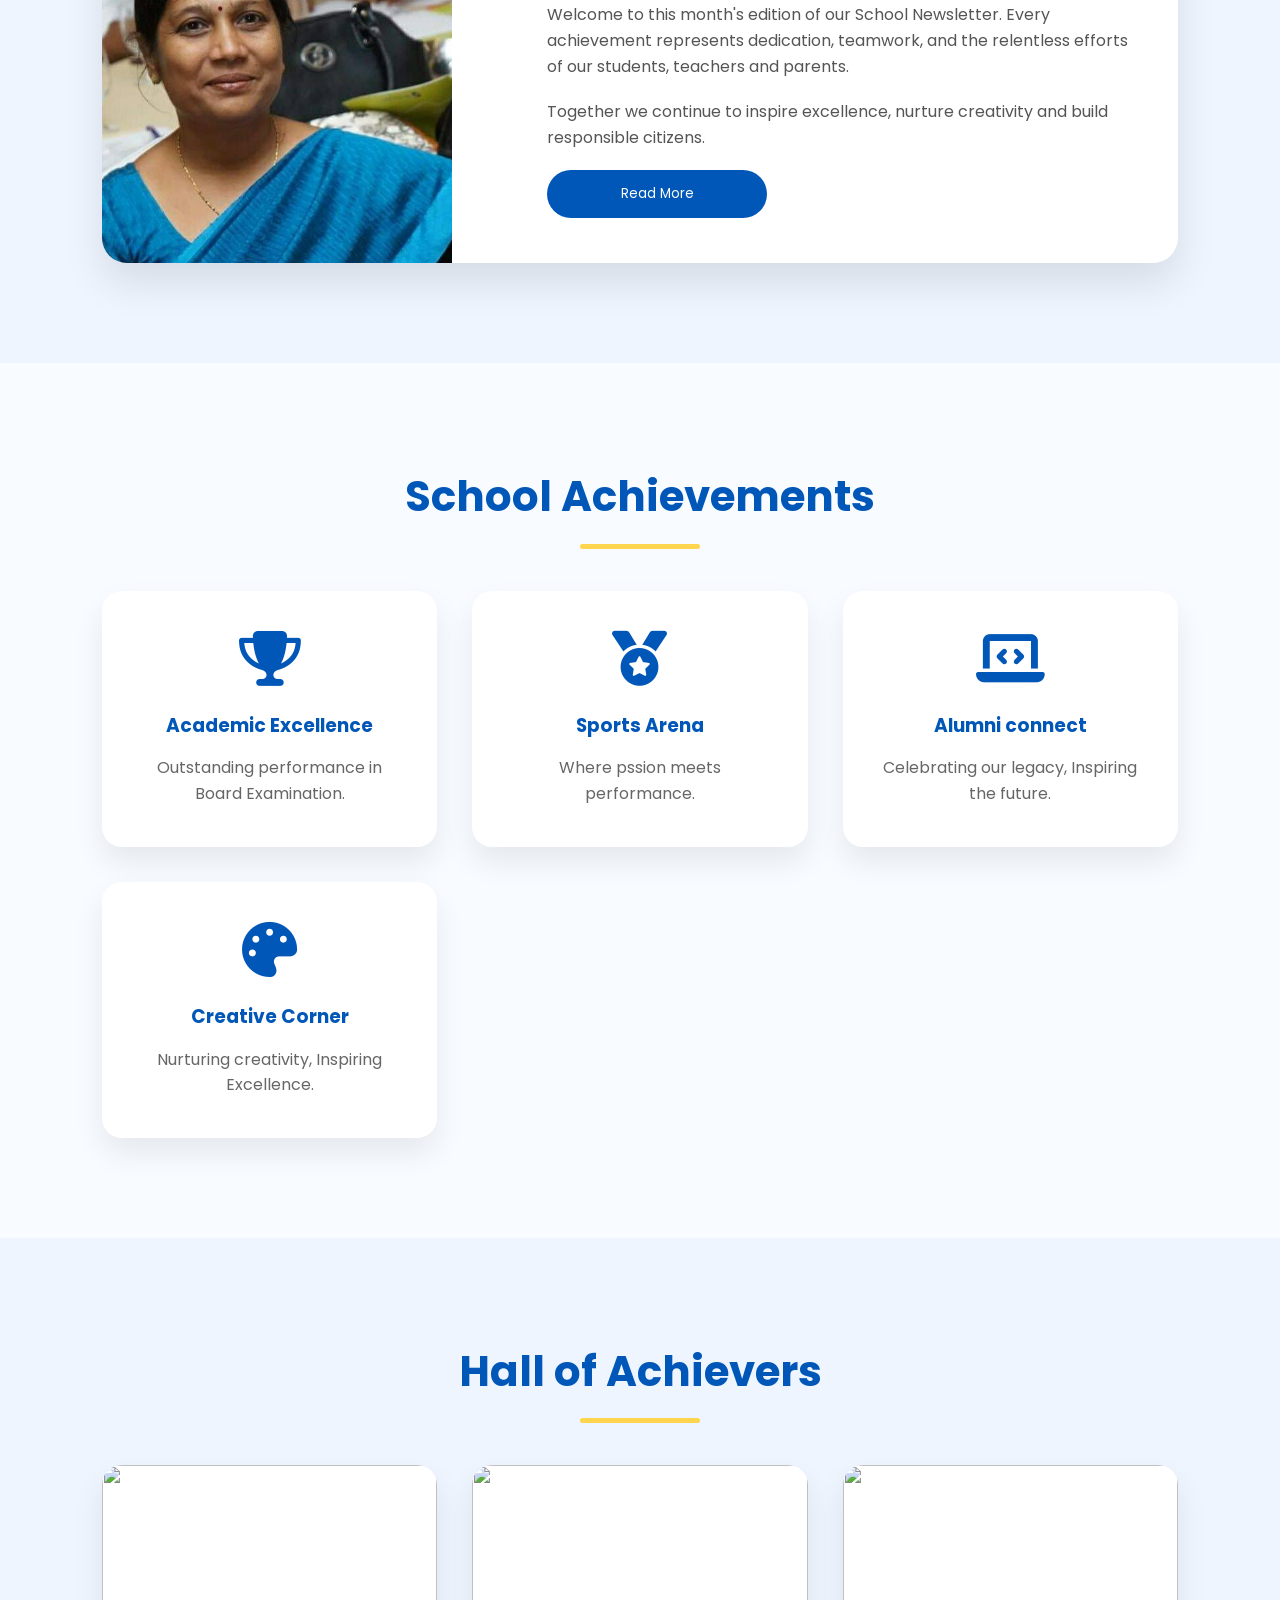
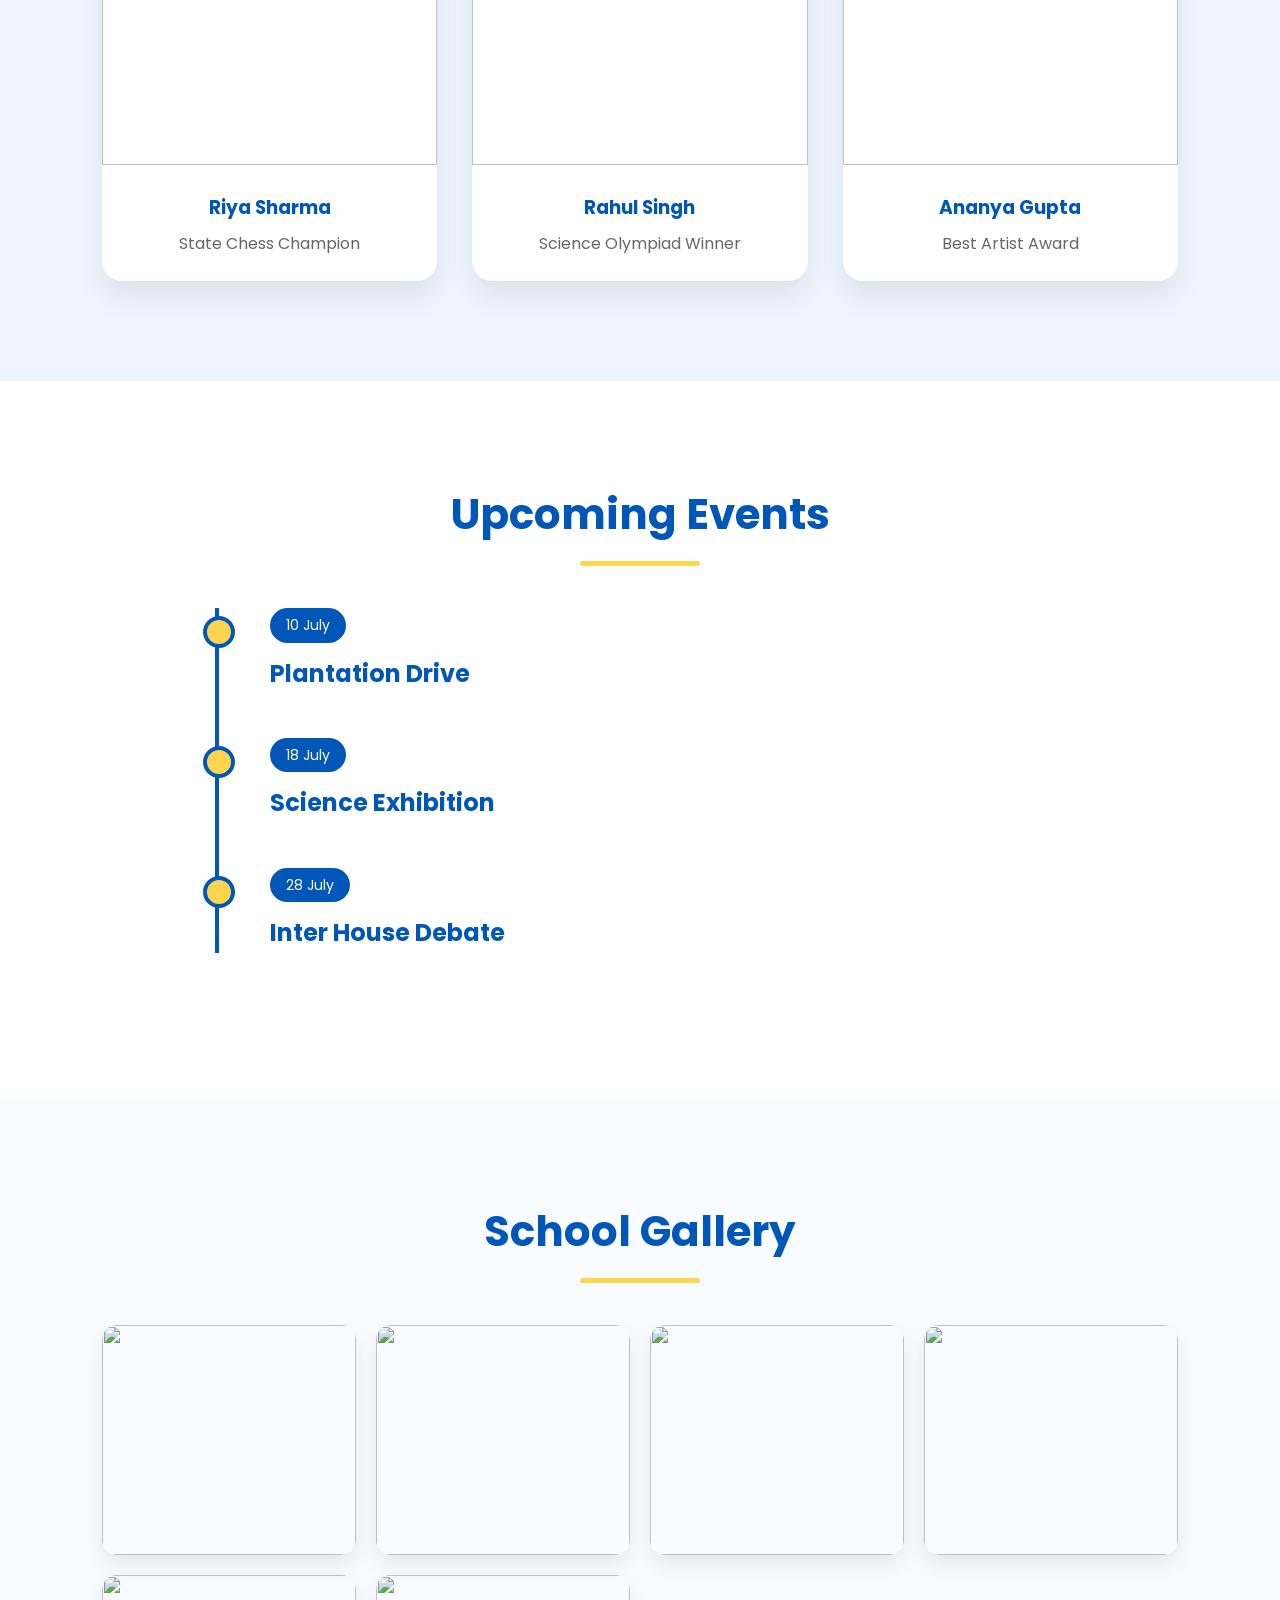
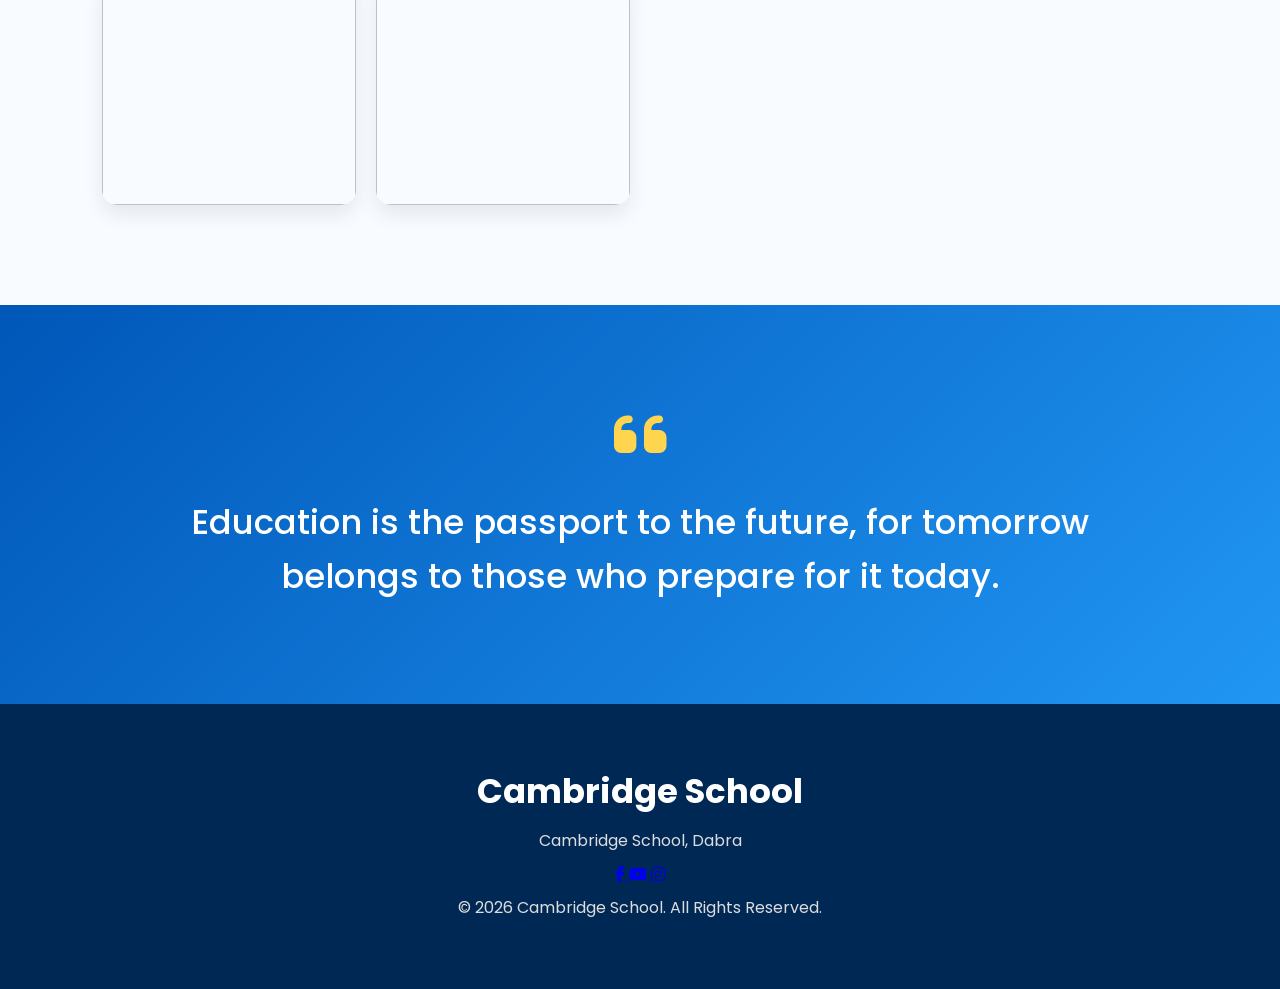
==== commit e974c9b2: "Update index.html" ====
--- a/index.html
+++ b/index.html
@@ -35,7 +35,7 @@
 	
 	<div class="logo-area">
 
-            <img src="images/logo1.png" alt="School Logo">
+            <img src="https://github.com/cambridgeschool50361/july-newsletter/blob/main/images/logo1.PNG?raw=true" alt="School Logo">
 
             <div>
                 <h1>Cambridge School, Dabra</h1>
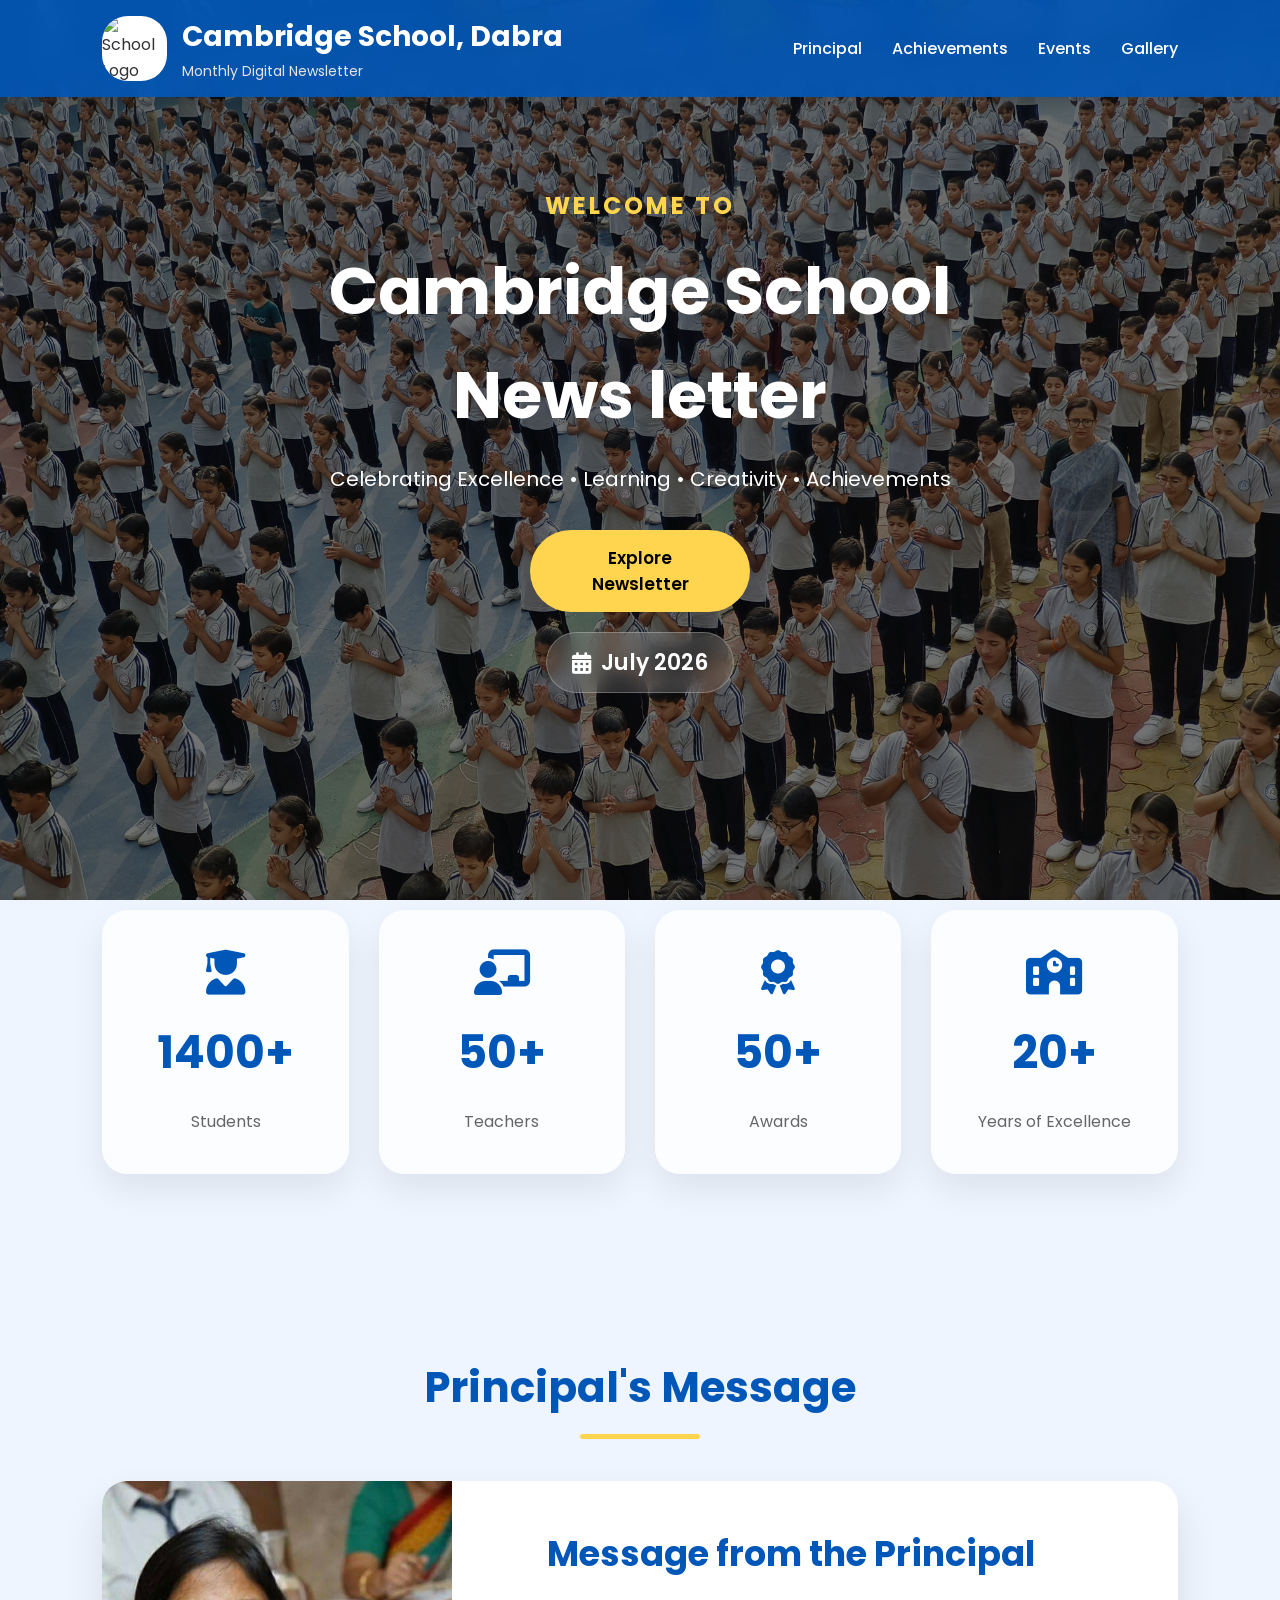
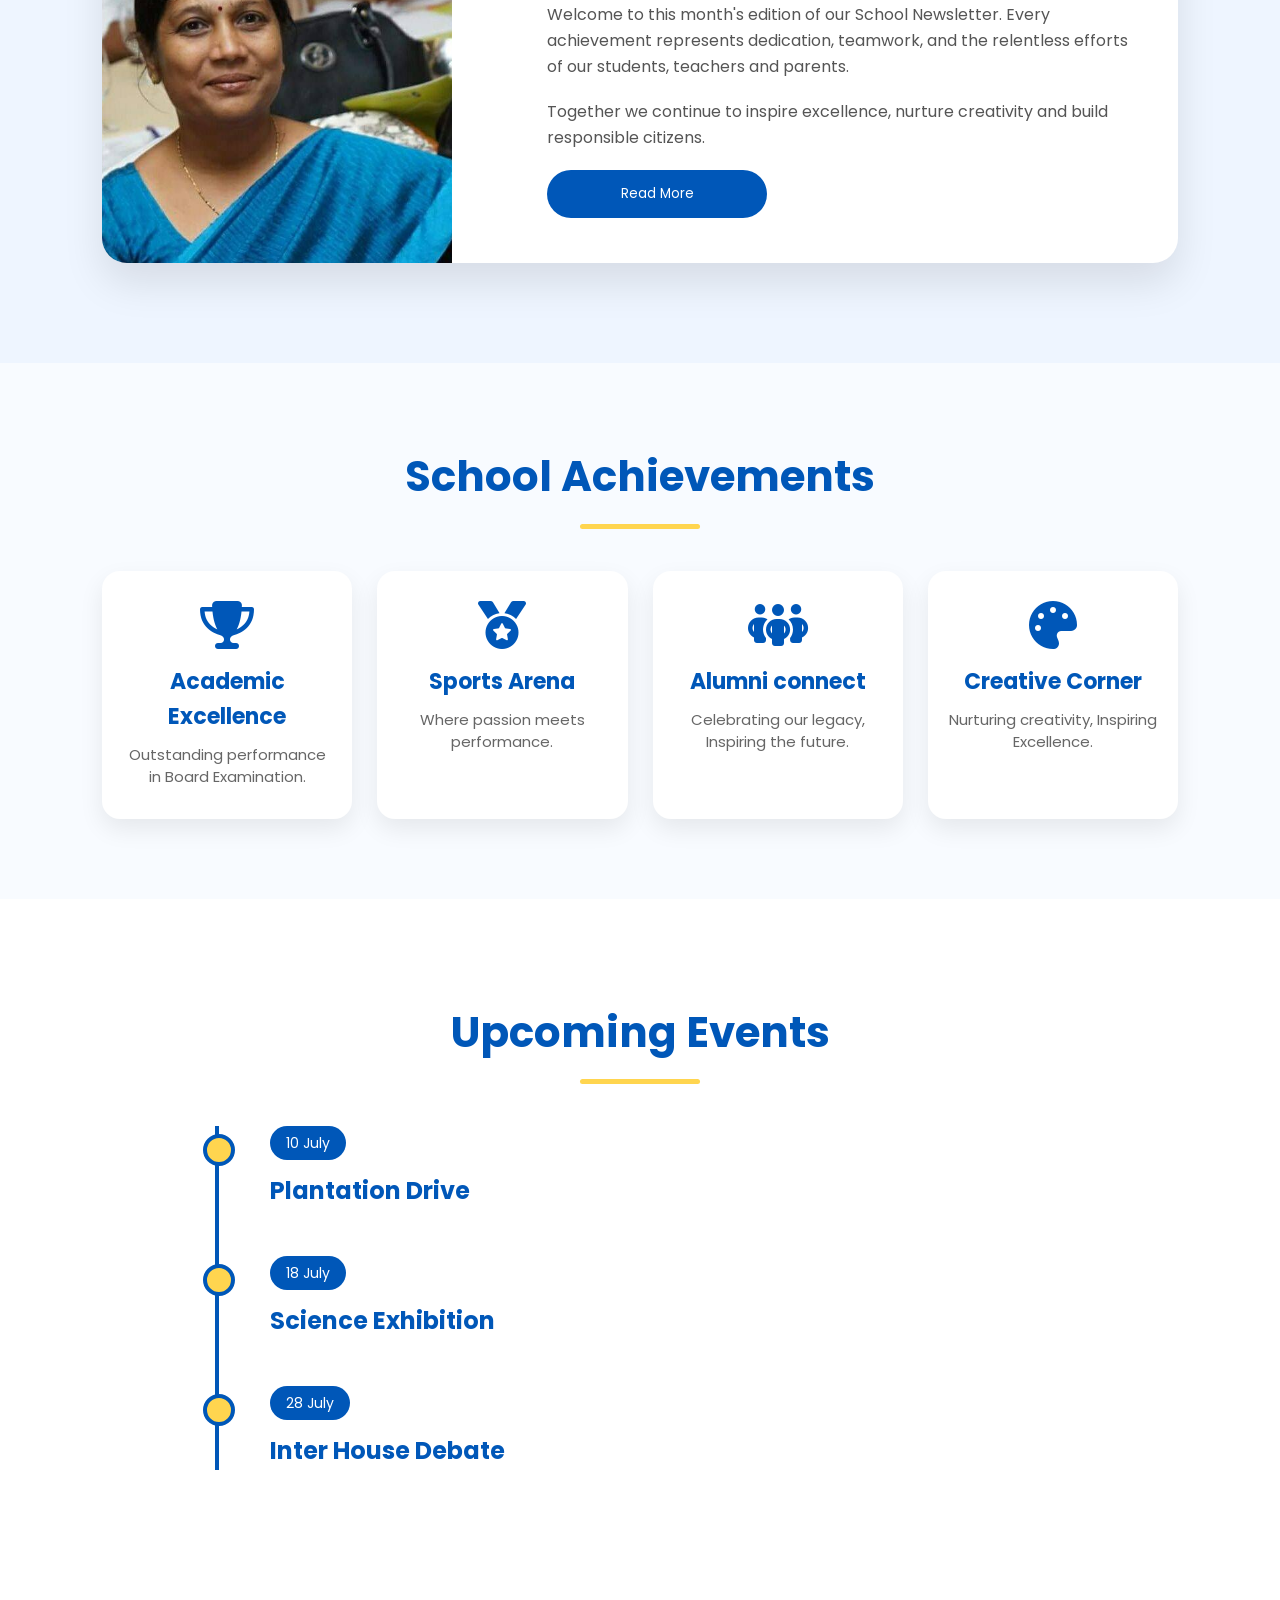
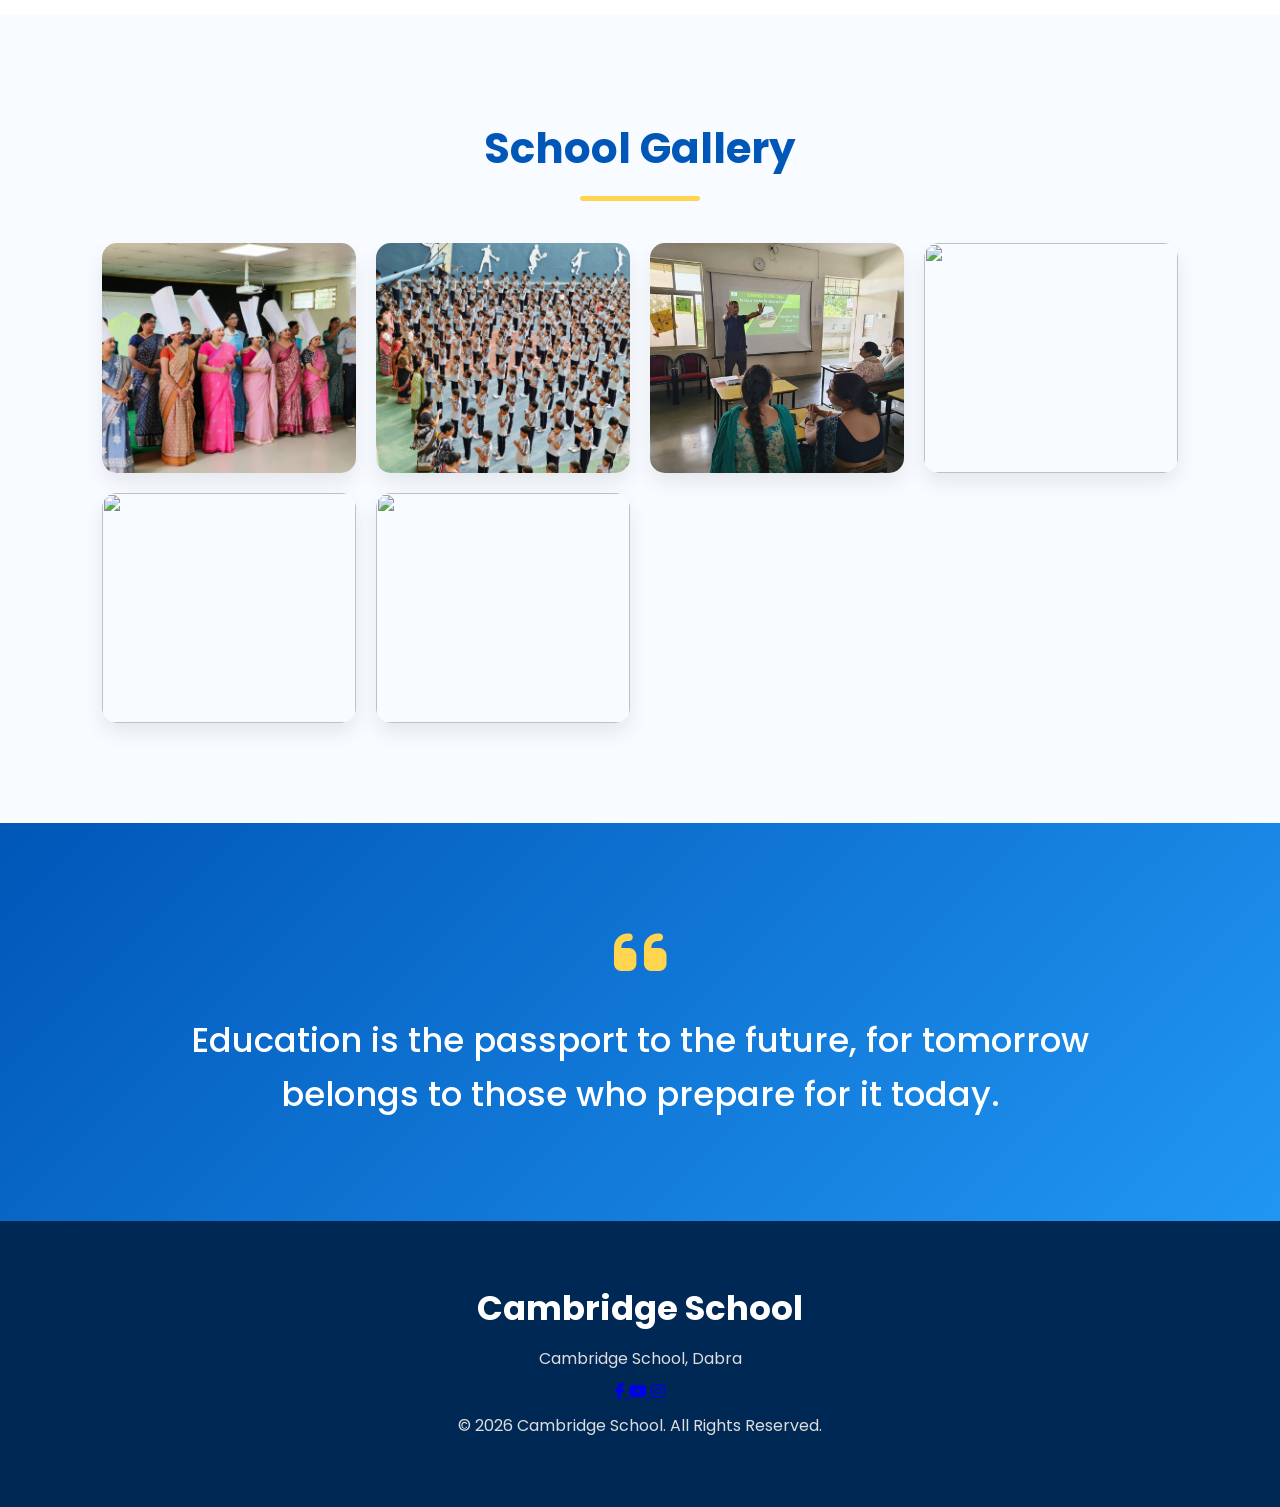
==== commit 910bf2c2: "Add files via upload" ====
--- a/index.html
+++ b/index.html
@@ -35,7 +35,7 @@
 	
 	<div class="logo-area">
 
-            <img src="https://github.com/cambridgeschool50361/july-newsletter/blob/main/images/logo1.PNG?raw=true" alt="School Logo">
+            <img src="images/logo1.png" alt="School Logo">
 
             <div>
                 <h1>Cambridge School, Dabra</h1>
@@ -49,7 +49,6 @@
 
             <a href="#principal">Principal</a>
             <a href="#achievement">Achievements</a>
-            <a href="#students">Students</a>
             <a href="#events">Events</a>
             <a href="#gallery">Gallery</a>
 
@@ -94,51 +93,51 @@
 
 
 
-    <!--================ STATISTICS =================-->
-
-    <section class="stats">
-
-        <div class="stat-box">
-
-            <i class="fa-solid fa-user-graduate"></i>
-
-            <h2 class="counter" data-target="1400">0</h2>
-
-            <p>Students</p>
-
-        </div>
-
-        <div class="stat-box">
-
-            <i class="fa-solid fa-chalkboard-user"></i>
-
-            <h2 class="counter" data-target="50">0</h2>
-
-            <p>Teachers</p>
-
-        </div>
-
-        <div class="stat-box">
-
-            <i class="fa-solid fa-award"></i>
-
-            <h2 class="counter" data-target="125">0</h2>
-
-            <p>Awards</p>
-
-        </div>
-
-        <div class="stat-box">
-
-            <i class="fa-solid fa-school"></i>
-
-            <h2 class="counter" data-target="20">0</h2>
-
-            <p>Years of Excellence</p>
-
-        </div>
-
-    </section>
+   <!--================ SCHOOL STATISTICS =================-->
+
+<section class="stats">
+
+    <div class="stat-box">
+
+        <i class="fa-solid fa-user-graduate"></i>
+
+        <h2>1400+</h2>
+
+        <p>Students</p>
+
+    </div>
+
+    <div class="stat-box">
+
+        <i class="fa-solid fa-chalkboard-user"></i>
+
+        <h2>50+</h2>
+
+        <p>Teachers</p>
+
+    </div>
+
+    <div class="stat-box">
+
+        <i class="fa-solid fa-award"></i>
+
+        <h2>50+</h2>
+
+        <p>Awards</p>
+
+    </div>
+
+    <div class="stat-box">
+
+        <i class="fa-solid fa-school"></i>
+
+        <h2>20+</h2>
+
+        <p>Years of Excellence</p>
+
+    </div>
+
+</section>
 
 
 
@@ -186,62 +185,92 @@
 
     <!--================ ACHIEVEMENTS =================-->
 
-    <section class="achievement" id="achievement">
+   <section class="achievement" id="achievement">
+
+    <h2 class="section-title">
+        School Achievements
+    </h2>
+
+    <div class="achievement-grid">
+
+        <a href="Achievements.html" class="card">
+            <i class="fa-solid fa-trophy"></i>
+            <h3>Academic Excellence</h3>
+            <p>
+                Outstanding performance in Board Examination.
+            </p>
+        </a>
+
+        <a href="sports.html" class="card">
+            <i class="fa-solid fa-medal"></i>
+            <h3>Sports Arena</h3>
+            <p>
+                Where passion meets performance.
+            </p>
+        </a>
+
+        <a href="Alumni.html" class="card">
+            <i class="fa-solid fa-people-group"></i>
+            <h3>Alumni connect</h3>
+            <p>
+                Celebrating our legacy, Inspiring the future.
+            </p>
+        </a>
+
+        <a href="creative.html" class="card">
+            <i class="fa-solid fa-palette"></i>
+            <h3>Creative Corner</h3>
+            <p>
+                Nurturing creativity, Inspiring Excellence.
+            </p>
+        </a>
+
+    </div>
+
+</section>
+
+
+
+
+    
+
+
+    <!--================ EVENTS =================-->
+
+    <section class="events" id="events">
 
         <h2 class="section-title">
-            School Achievements
+
+            Upcoming Events
+
         </h2>
 
-        <div class="achievement-grid">
-
-            <div class="card">
-
-                <i class="fa-solid fa-trophy"></i>
-
-                <h3>Academic Excellence</h3>
-
-                <p>
-                    Outstanding performance in Board Examination.
-                </p>
+        <div class="timeline">
+
+            <div class="timeline-item">
+
+                <span>10 July</span>
+
+                <h3>Plantation Drive</h3>
 
             </div>
 
-            <div class="card">
-
-                <i class="fa-solid fa-medal"></i>
-
-                <h3>Sports Arena</h3>
-
-                <p>
-                    Where pssion meets performance.
-                </p>
+            <div class="timeline-item">
+
+                <span>18 July</span>
+
+                <h3>Science Exhibition</h3>
 
             </div>
 
-            <div class="card">
-
-                <i class="fa-solid fa-laptop-code"></i>
-
-                <h3>Alumni connect</h3>
-
-                <p>
-                    Celebrating our legacy, Inspiring the future.
-                </p>
+            <div class="timeline-item">
+
+                <span>28 July</span>
+
+                <h3>Inter House Debate</h3>
 
             </div>
 
-            <div class="card">
-
-                <i class="fa-solid fa-palette"></i>
-
-                <h3>Creative Corner</h3>
-
-                <p>
-                    Nurturing creativity, Inspiring Excellence.
-                </p>
-
-            </div>
-
         </div>
 
     </section>
@@ -249,125 +278,43 @@
 
 
 
-    <!--================ STUDENTS =================-->
-
-    <section class="students" id="students">
+    <!--================ GALLERY =================-->
+
+    <section class="gallery" id="gallery">
 
         <h2 class="section-title">
 
-            Hall of Achievers
+            School Gallery
 
         </h2>
 
-        <div class="student-grid">
-
-            <div class="student-card">
-
-                <img src="images/student1.jpg">
-
-                <h3>Riya Sharma</h3>
-
-                <p>State Chess Champion</p>
-
-            </div>
-
-            <div class="student-card">
-
-                <img src="images/student2.jpg">
-
-                <h3>Rahul Singh</h3>
-
-                <p>Science Olympiad Winner</p>
-
-            </div>
-
-            <div class="student-card">
-
-                <img src="images/student3.jpg">
-
-                <h3>Ananya Gupta</h3>
-
-                <p>Best Artist Award</p>
-
-            </div>
+        <div class="gallery-grid">
+
+            <img src="Gallery/1.jpeg">
+
+            <img src="Gallery/2.jpeg">
+
+            <img src="Gallery/3.jpeg">
+
+            <img src="Gallery/4.jpeg">
+
+            <img src="Gallery/5.jpeg">
+
+            <img src="Gallery/6.jpeg">
 
         </div>
 
     </section>
 
-
-
-
-    <!--================ EVENTS =================-->
-
-    <section class="events" id="events">
-
-        <h2 class="section-title">
-
-            Upcoming Events
-
-        </h2>
-
-        <div class="timeline">
-
-            <div class="timeline-item">
-
-                <span>10 July</span>
-
-                <h3>Plantation Drive</h3>
-
-            </div>
-
-            <div class="timeline-item">
-
-                <span>18 July</span>
-
-                <h3>Science Exhibition</h3>
-
-            </div>
-
-            <div class="timeline-item">
-
-                <span>28 July</span>
-
-                <h3>Inter House Debate</h3>
-
-            </div>
-
-        </div>
-
-    </section>
-
-
-
-
-    <!--================ GALLERY =================-->
-
-    <section class="gallery" id="gallery">
-
-        <h2 class="section-title">
-
-            School Gallery
-
-        </h2>
-
-        <div class="gallery-grid">
-
-            <img src="images/g1.jpg">
-
-            <img src="images/g2.jpg">
-
-            <img src="images/g3.jpg">
-
-            <img src="images/g4.jpg">
-
-            <img src="images/g5.jpg">
-
-            <img src="images/g6.jpg">
-
-        </div>
-
-    </section>
+<!--================ LIGHTBOX =================-->
+
+<div class="lightbox" id="lightbox">
+
+    <span class="close-lightbox">&times;</span>
+
+    <img id="lightbox-img" src="" alt="Gallery Image">
+
+</div>
 
 
 
@@ -417,6 +364,56 @@
     <p>© 2026 Cambridge School. All Rights Reserved.</p>
 
 </footer>
+
+
+
+<script>
+
+const galleryImages = document.querySelectorAll(".gallery-grid img");
+const lightbox = document.getElementById("lightbox");
+const lightboxImg = document.getElementById("lightbox-img");
+const closeLightbox = document.querySelector(".close-lightbox");
+
+galleryImages.forEach(image => {
+
+    image.addEventListener("click", () => {
+
+        lightbox.classList.add("active");
+
+        lightboxImg.src = image.src;
+
+    });
+
+});
+
+closeLightbox.addEventListener("click", () => {
+
+    lightbox.classList.remove("active");
+
+});
+
+lightbox.addEventListener("click", (e) => {
+
+    if(e.target === lightbox){
+
+        lightbox.classList.remove("active");
+
+    }
+
+});
+
+document.addEventListener("keydown", (e)=>{
+
+    if(e.key==="Escape"){
+
+        lightbox.classList.remove("active");
+
+    }
+
+});
+
+</script>
+
 
     <script src="script.js"></script>
 <button id="topBtn">
@@ -424,4 +421,4 @@
 </button>
 </body>
 
-</html>
+</html>
--- a/style.css
+++ b/style.css
@@ -264,94 +264,114 @@
         ACHIEVEMENTS
 =========================================*/
 
+/* ===========================
+   ACHIEVEMENT SECTION
+=========================== */
+
 .achievement{
-    padding:100px 8%;
+    padding:80px 8%;
     background:#f8fbff;
 }
 
 .achievement-grid{
     display:grid;
-    grid-template-columns:repeat(auto-fit,minmax(250px,1fr));
-    gap:35px;
+    grid-template-columns:repeat(4, 1fr);
+    gap:25px;
 }
 
 .card{
-    background:white;
-    padding:40px;
-    border-radius:20px;
+    display:block;
+    text-decoration:none;
+    background:#fff;
+    padding:30px 20px;
+    border-radius:18px;
     text-align:center;
-    transition:.4s;
-    box-shadow:0 15px 30px rgba(0,0,0,.08);
+    box-shadow:0 10px 25px rgba(0,0,0,.08);
+    transition:all .35s ease;
+    cursor:pointer;
 }
 
 .card:hover{
-    transform:translateY(-12px);
+    transform:translateY(-8px);
+    box-shadow:0 15px 35px rgba(0,0,0,.15);
 }
 
 .card i{
-    font-size:55px;
+    font-size:48px;
     color:#0057b8;
-    margin-bottom:25px;
+    margin-bottom:15px;
 }
 
 .card h3{
-    margin-bottom:15px;
+    font-size:22px;
     color:#0057b8;
+    margin-bottom:10px;
 }
 
 .card p{
+    font-size:15px;
     color:#666;
-}
-
-
-/*=========================================
-        STUDENTS
-=========================================*/
-
-.students{
-    padding:100px 8%;
-    background:#eef5ff;
-}
-
-.student-grid{
-    display:grid;
-    grid-template-columns:repeat(auto-fit,minmax(280px,1fr));
-    gap:35px;
-}
-
-.student-card{
-    background:#fff;
-    border-radius:20px;
-    overflow:hidden;
-    text-align:center;
-    box-shadow:0 15px 30px rgba(0,0,0,.08);
-    transition:.4s;
-}
-
-.student-card:hover{
-    transform:translateY(-10px) scale(1.03);
-}
-
-.student-card img{
-    width:100%;
-    height:300px;
-    object-fit:cover;
-    transition:.4s;
-}
-
-.student-card:hover img{
-    transform:scale(1.08);
-}
-
-.student-card h3{
-    color:#0057b8;
-    margin:20px 0 8px;
-}
-
-.student-card p{
-    color:#666;
-    padding-bottom:25px;
-}
+    line-height:1.5;
+}
+
+/* Tablet */
+@media (max-width:992px){
+
+    .achievement-grid{
+        grid-template-columns:repeat(2,1fr);
+    }
+
+    .card{
+        padding:25px 15px;
+    }
+
+    .card i{
+        font-size:40px;
+    }
+
+    .card h3{
+        font-size:20px;
+    }
+
+    .card p{
+        font-size:14px;
+    }
+
+}
+
+/* Mobile */
+@media (max-width:600px){
+
+    .achievement{
+        padding:50px 5%;
+    }
+
+    .achievement-grid{
+        grid-template-columns:repeat(2,1fr);
+        gap:15px;
+    }
+
+    .card{
+        padding:18px 12px;
+    }
+
+    .card i{
+        font-size:32px;
+        margin-bottom:10px;
+    }
+
+    .card h3{
+        font-size:16px;
+        margin-bottom:8px;
+    }
+
+    .card p{
+        font-size:12px;
+        line-height:1.4;
+    }
+
+}
+
 
 
 /*=========================================
@@ -846,4 +866,63 @@
 opacity:1;
 transform:translateY(0);
 
+}
+
+
+
+
+
+
+
+/*================ LIGHTBOX =================*/
+
+.lightbox{
+    display:none;
+    position:fixed;
+    top:0;
+    left:0;
+    width:100%;
+    height:100%;
+    background:rgba(0,0,0,.9);
+    justify-content:center;
+    align-items:center;
+    z-index:9999;
+    backdrop-filter:blur(5px);
+}
+
+.lightbox.active{
+    display:flex;
+}
+
+.lightbox img{
+    max-width:90%;
+    max-height:90%;
+    border-radius:15px;
+    box-shadow:0 0 30px rgba(255,255,255,.2);
+    animation:zoom .3s ease;
+}
+
+.close-lightbox{
+    position:absolute;
+    top:20px;
+    right:35px;
+    color:#fff;
+    font-size:55px;
+    cursor:pointer;
+    transition:.3s;
+}
+
+.close-lightbox:hover{
+    color:#FFD700;
+}
+
+@keyframes zoom{
+    from{
+        transform:scale(.7);
+        opacity:0;
+    }
+    to{
+        transform:scale(1);
+        opacity:1;
+    }
 }
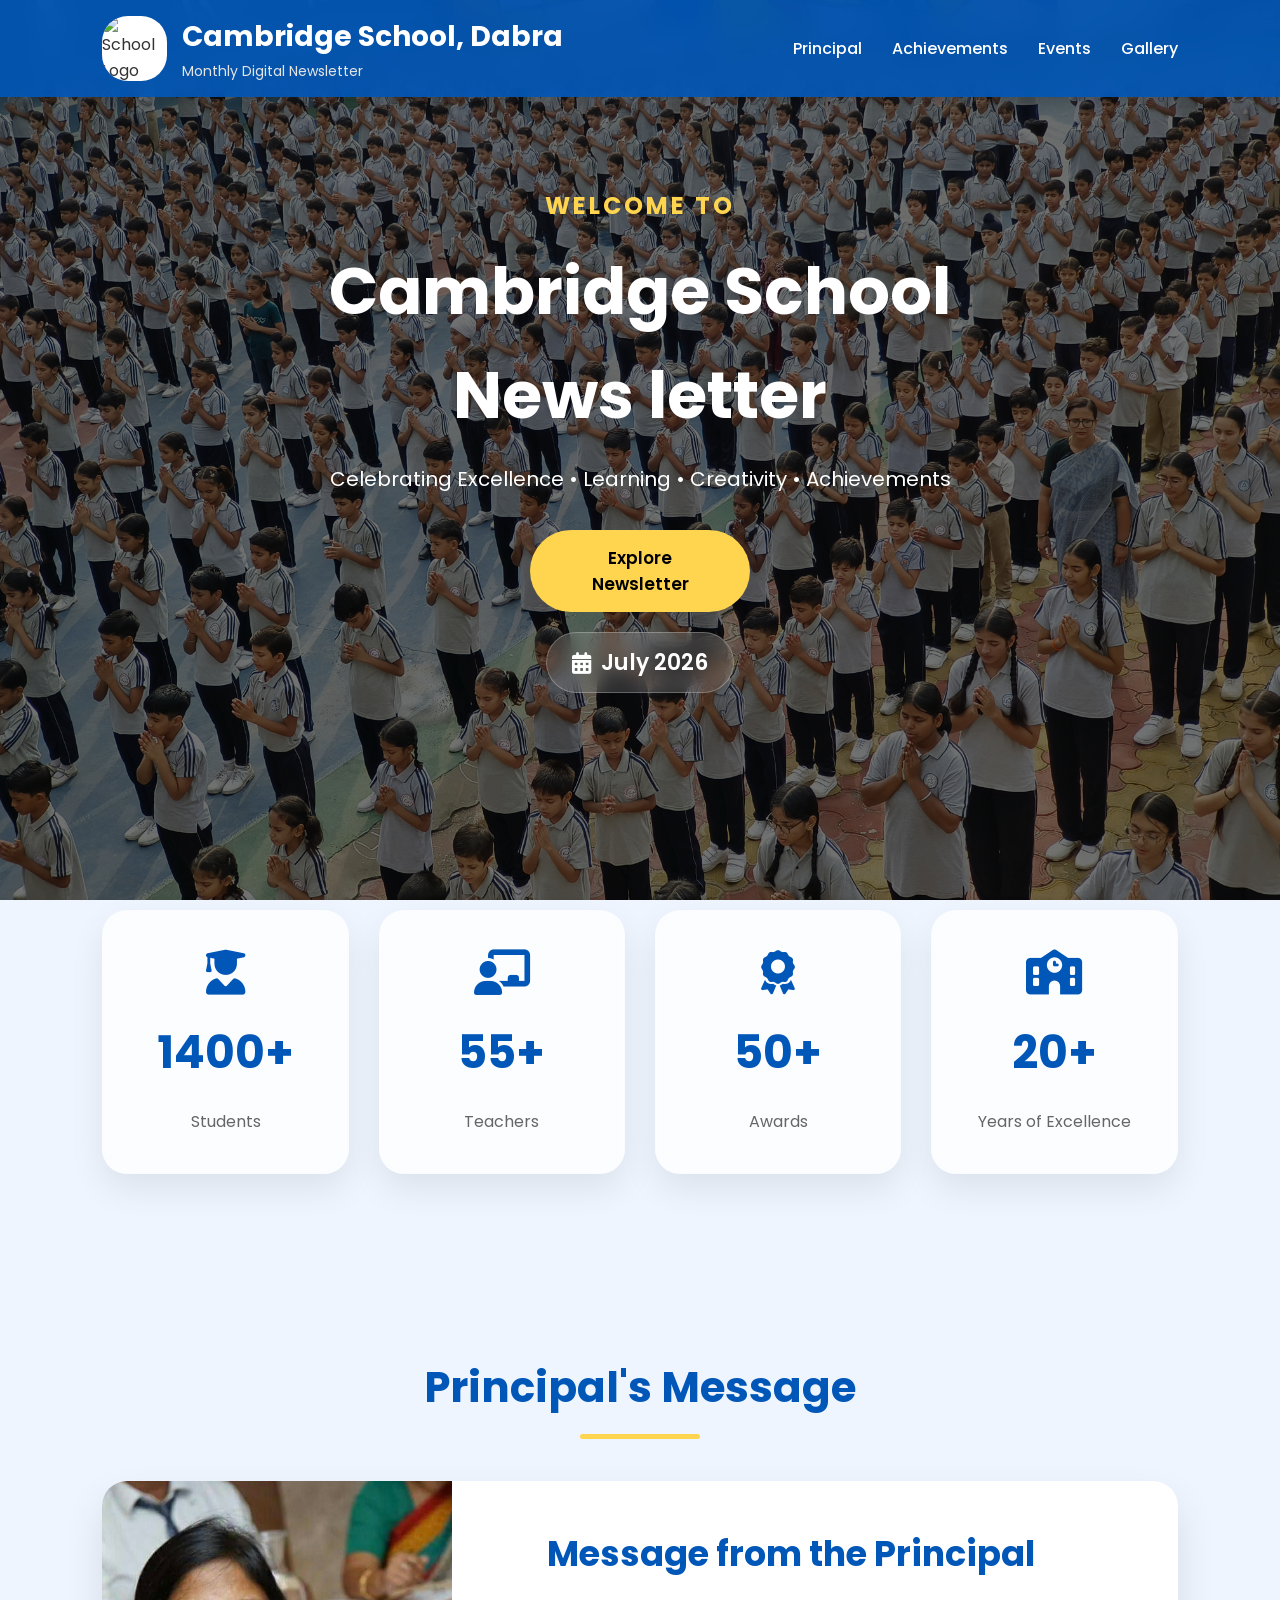
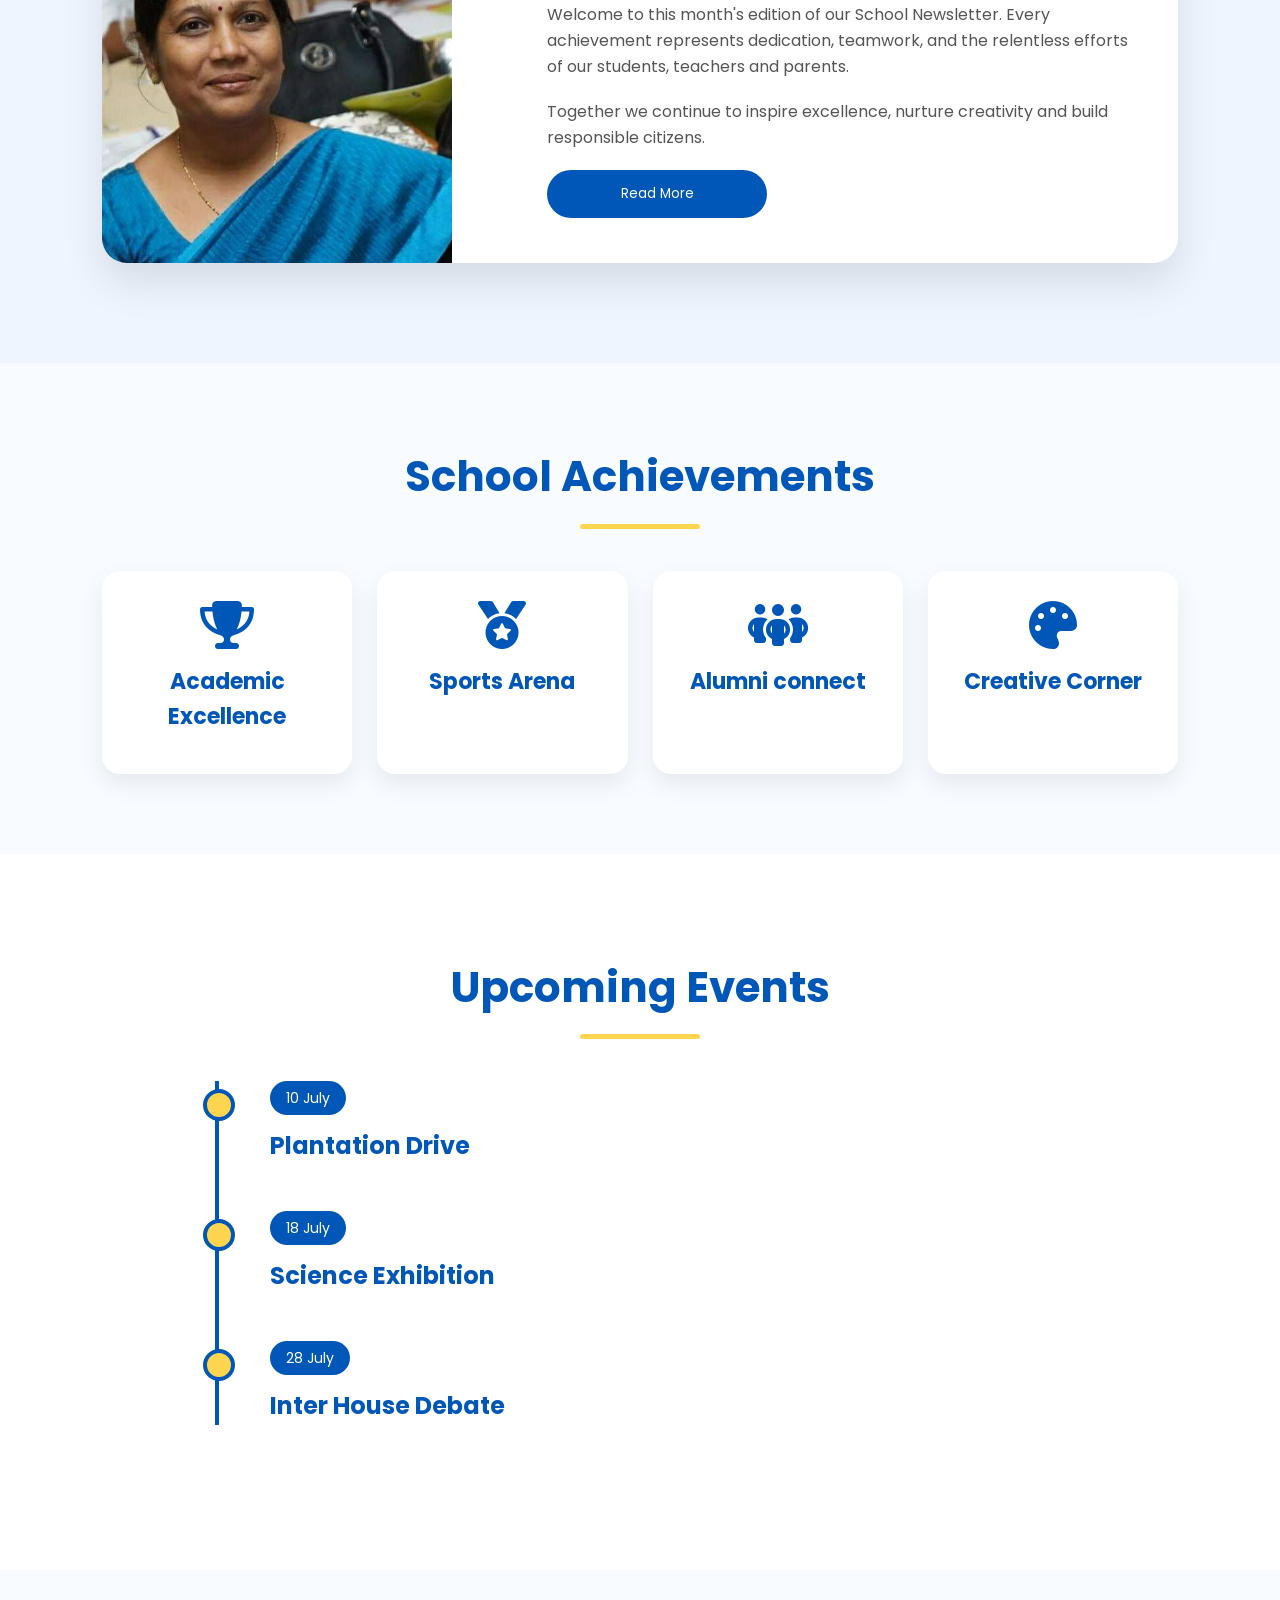
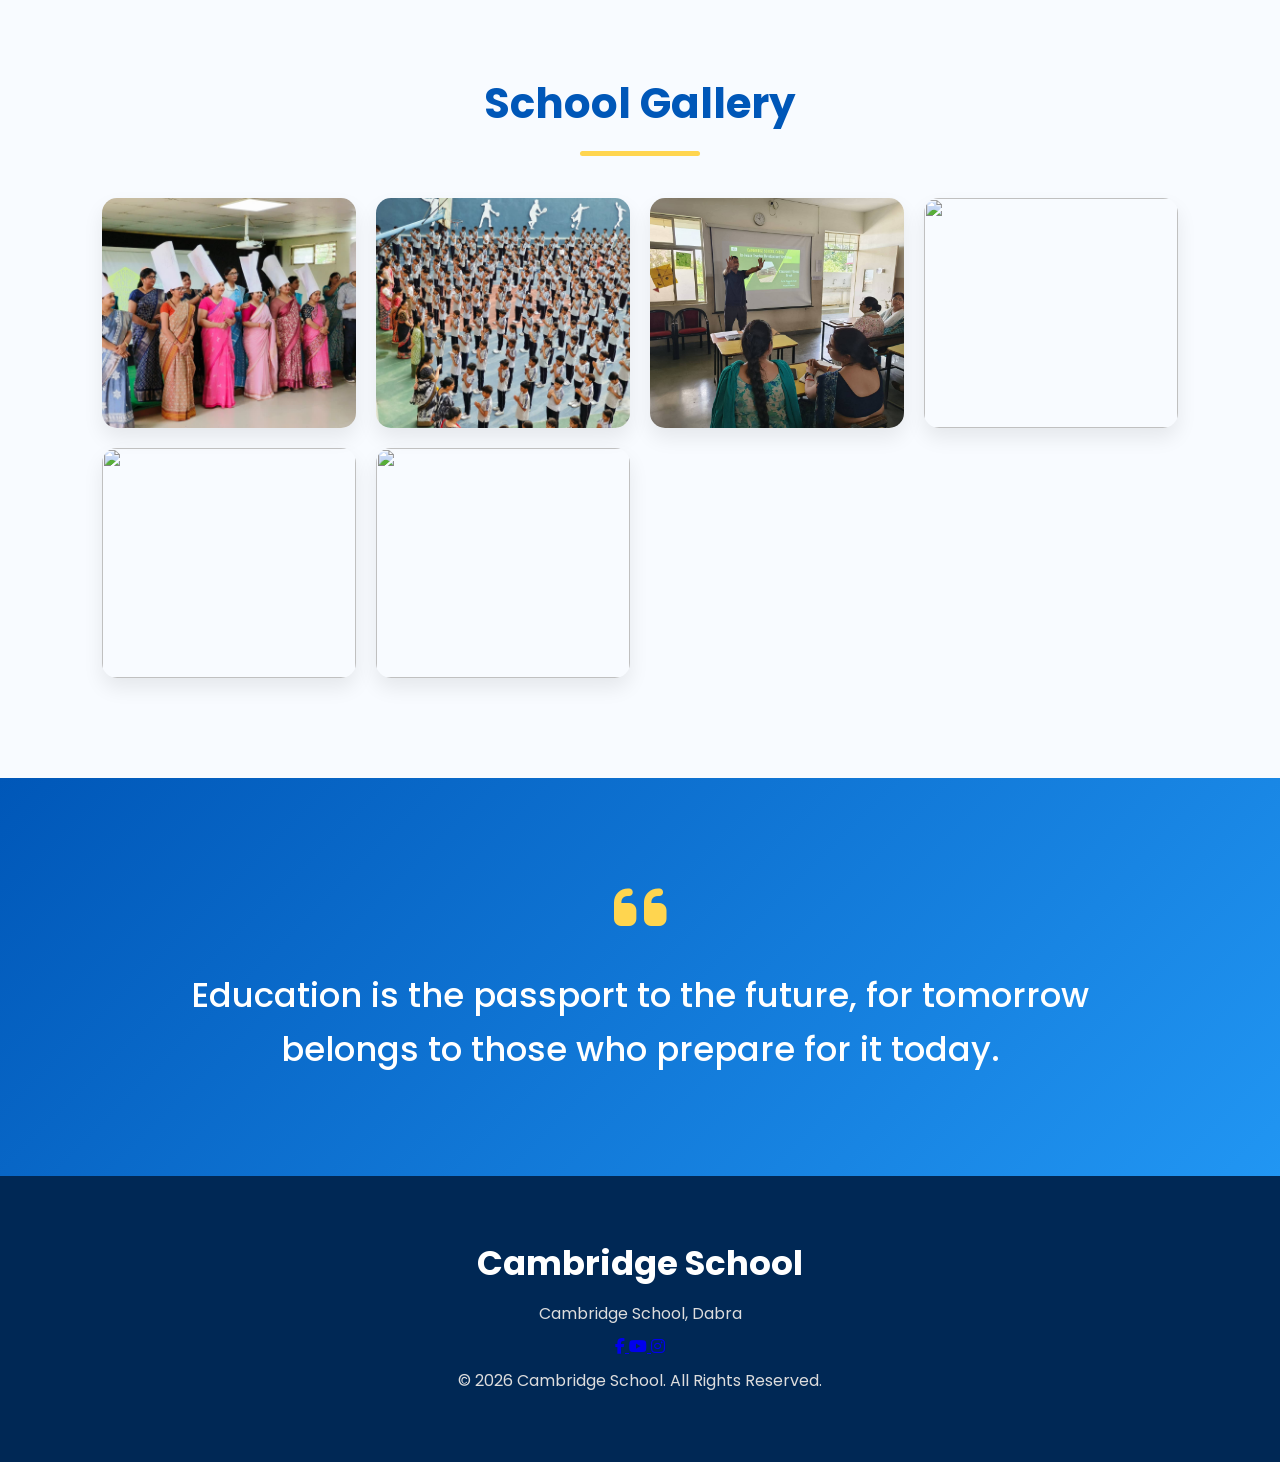
==== commit 0c6f9c88: "Update index.html" ====
--- a/index.html
+++ b/index.html
@@ -35,7 +35,7 @@
 	
 	<div class="logo-area">
 
-            <img src="images/logo1.png" alt="School Logo">
+            <img src="https://github.com/cambridgeschool50361/july-newsletter/blob/main/images/logo1.PNG?raw=true" alt="School Logo">
 
             <div>
                 <h1>Cambridge School, Dabra</h1>
@@ -111,7 +111,7 @@
 
         <i class="fa-solid fa-chalkboard-user"></i>
 
-        <h2>50+</h2>
+        <h2>55+</h2>
 
         <p>Teachers</p>
 
@@ -196,33 +196,25 @@
         <a href="Achievements.html" class="card">
             <i class="fa-solid fa-trophy"></i>
             <h3>Academic Excellence</h3>
-            <p>
-                Outstanding performance in Board Examination.
-            </p>
+            
         </a>
 
         <a href="sports.html" class="card">
             <i class="fa-solid fa-medal"></i>
             <h3>Sports Arena</h3>
-            <p>
-                Where passion meets performance.
-            </p>
+           
         </a>
 
         <a href="Alumni.html" class="card">
             <i class="fa-solid fa-people-group"></i>
             <h3>Alumni connect</h3>
-            <p>
-                Celebrating our legacy, Inspiring the future.
-            </p>
+            
         </a>
 
         <a href="creative.html" class="card">
             <i class="fa-solid fa-palette"></i>
             <h3>Creative Corner</h3>
-            <p>
-                Nurturing creativity, Inspiring Excellence.
-            </p>
+            
         </a>
 
     </div>
@@ -421,4 +413,4 @@
 </button>
 </body>
 
-</html>+</html>
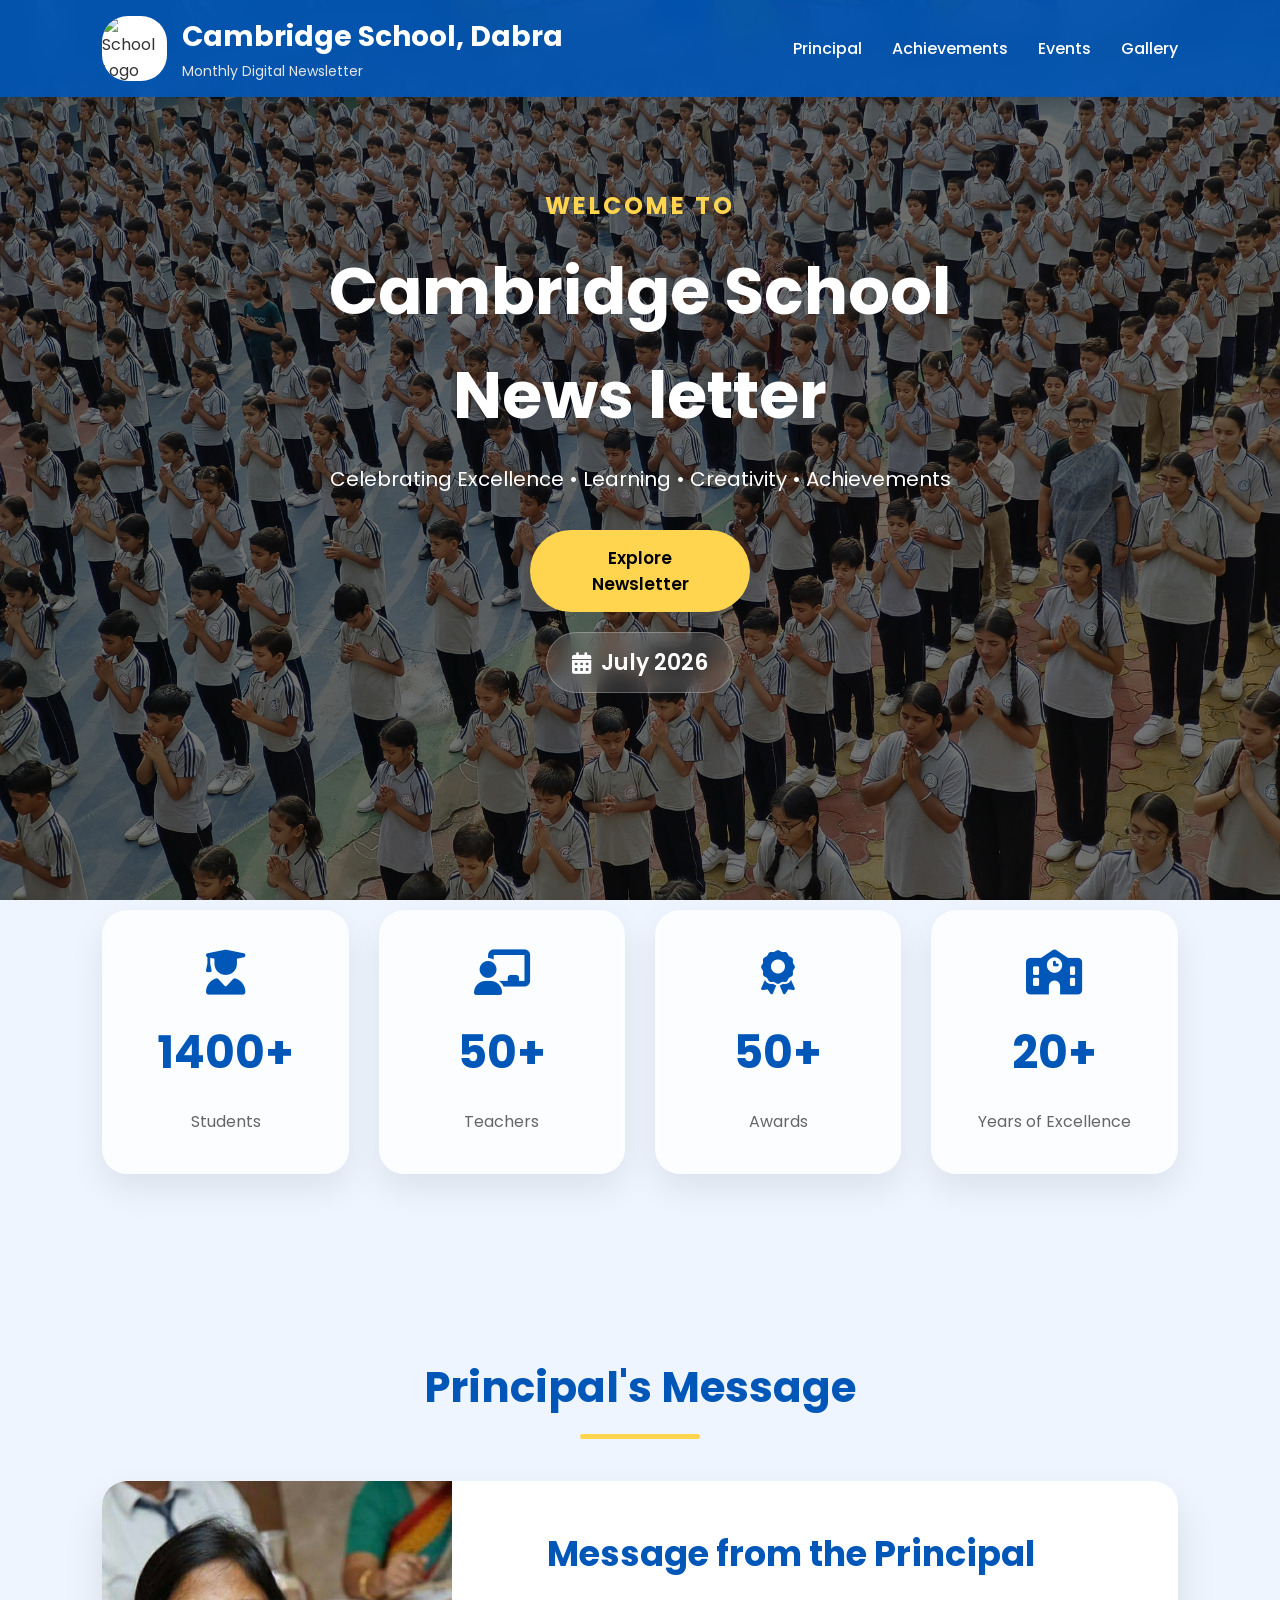
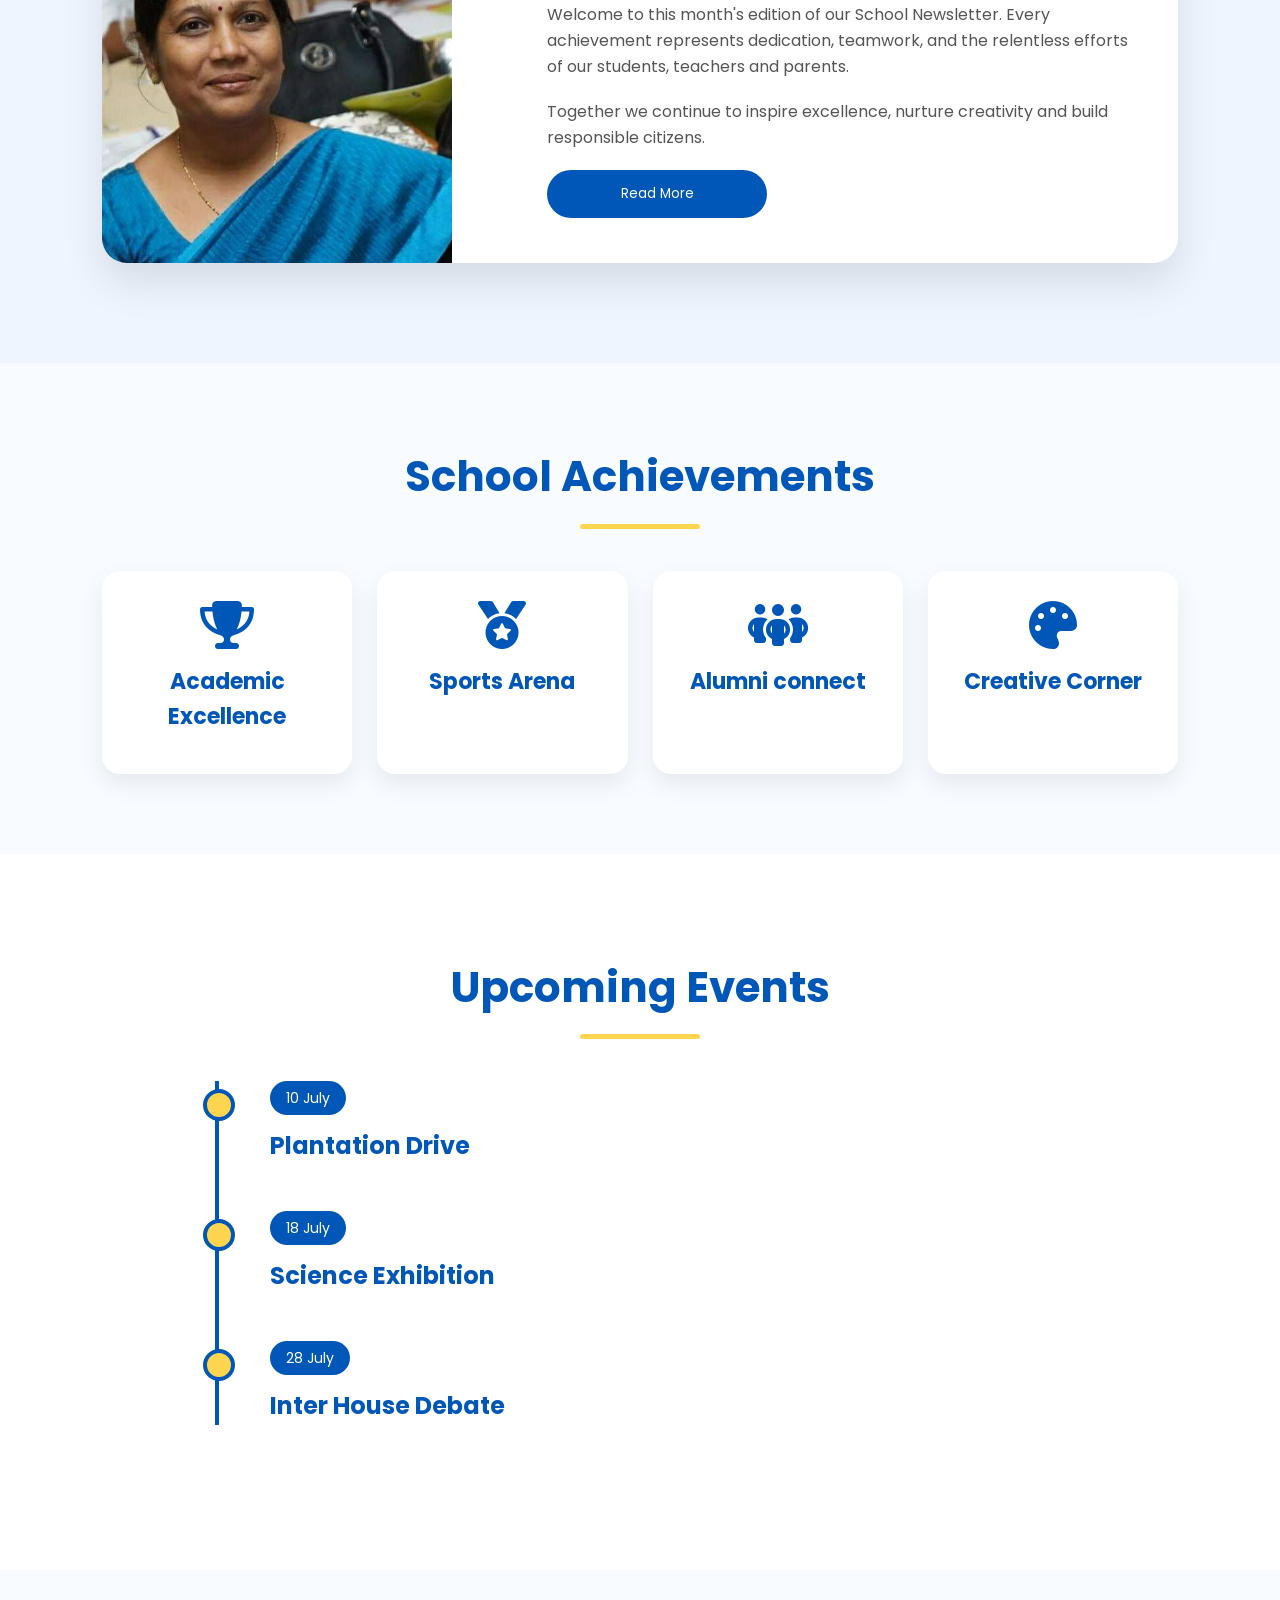
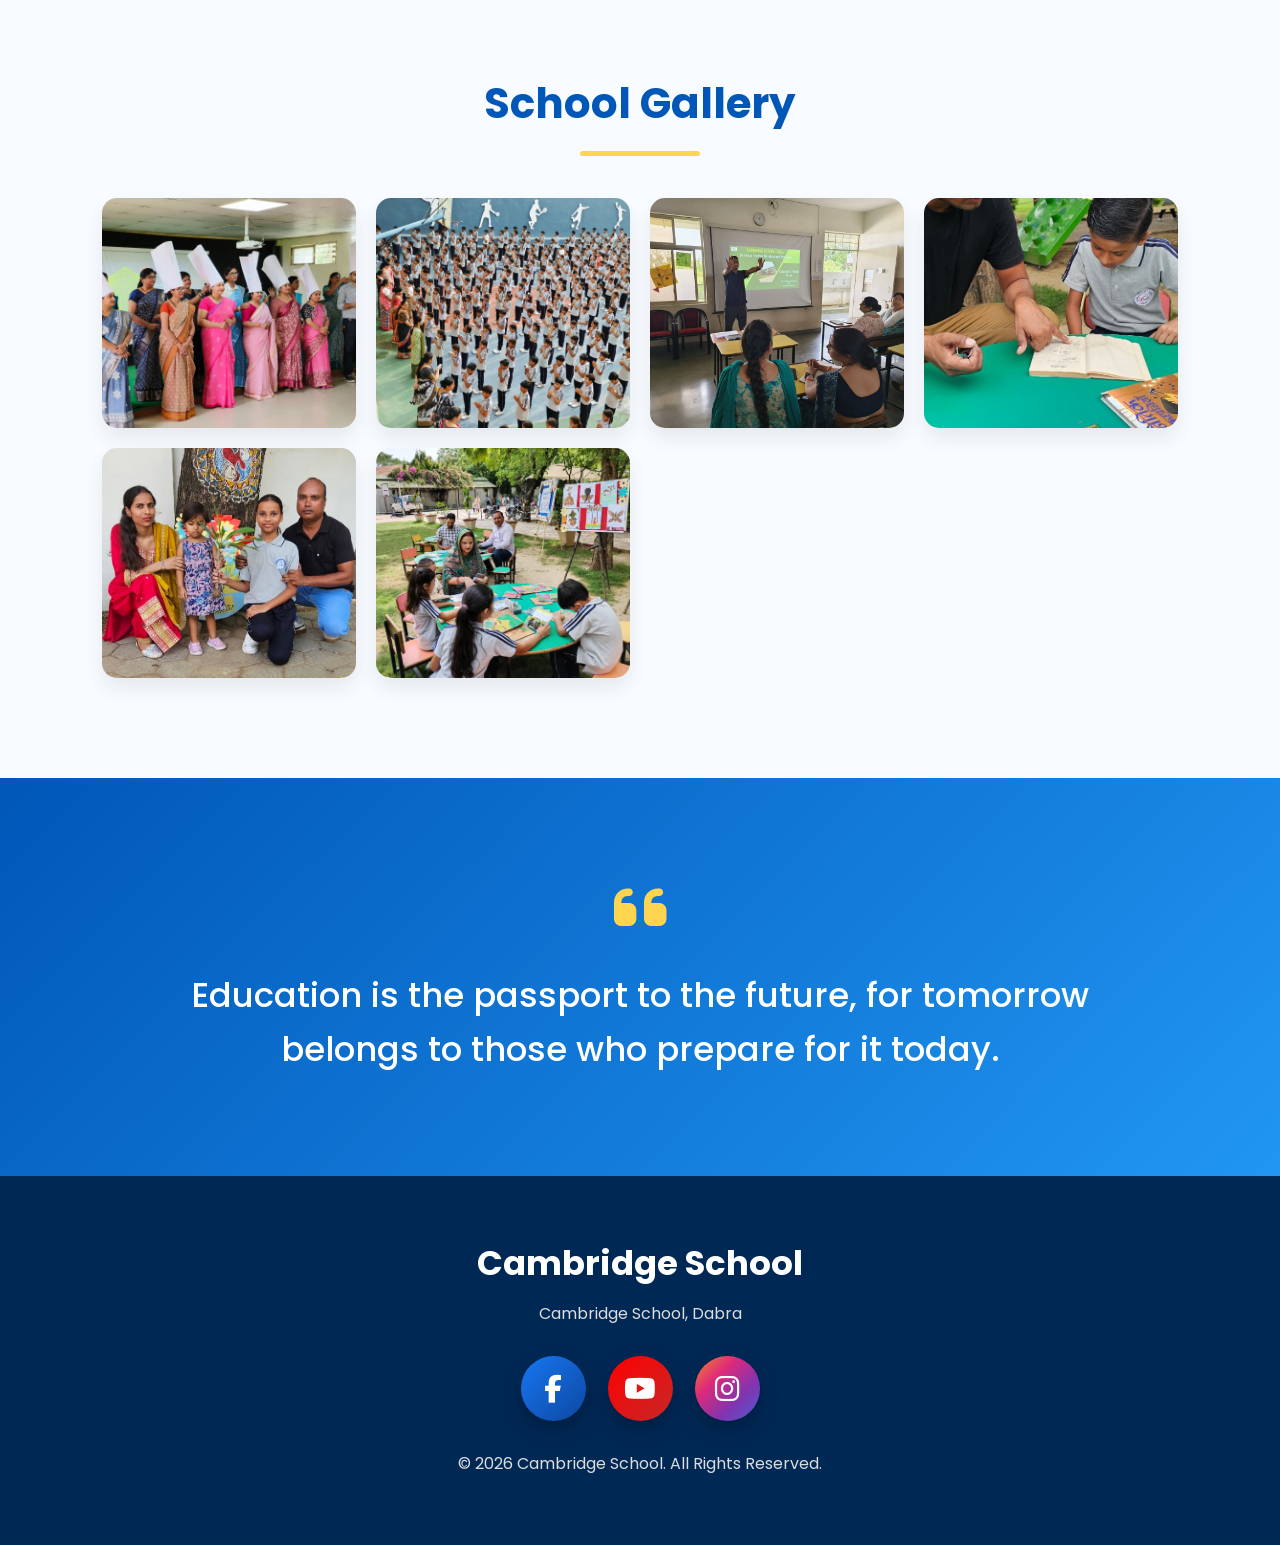
==== commit b40d8852: "Add files via upload" ====
--- a/index.html
+++ b/index.html
@@ -111,7 +111,7 @@
 
         <i class="fa-solid fa-chalkboard-user"></i>
 
-        <h2>55+</h2>
+        <h2>50+</h2>
 
         <p>Teachers</p>
 
@@ -196,7 +196,7 @@
         <a href="Achievements.html" class="card">
             <i class="fa-solid fa-trophy"></i>
             <h3>Academic Excellence</h3>
-            
+           
         </a>
 
         <a href="sports.html" class="card">
@@ -208,7 +208,7 @@
         <a href="Alumni.html" class="card">
             <i class="fa-solid fa-people-group"></i>
             <h3>Alumni connect</h3>
-            
+           
         </a>
 
         <a href="creative.html" class="card">
@@ -339,18 +339,20 @@
 
     <!-- SOCIAL ICONS START -->
     <div class="social-icons">
-        <a href="https://www.facebook.com/CAMBRIDGESCHOOLDABRACBSE/" target="_blank">
-            <i class="fab fa-facebook-f"></i>
-        </a>
-
-        <a href="https://www.youtube.com/@cambridgeschooldabra1273" target="_blank">
-            <i class="fab fa-youtube"></i>
-        </a>
-
-        <a href="https://www.instagram.com/cambridge_school__dabra/" target="_blank">
-            <i class="fab fa-instagram"></i>
-        </a>
-    </div>
+
+    <a href="https://www.facebook.com/CAMBRIDGESCHOOLDABRACBSE/" target="_blank" class="facebook">
+        <i class="fab fa-facebook-f"></i>
+    </a>
+
+    <a href="https://www.youtube.com/@cambridgeschooldabra1273" target="_blank" class="youtube">
+        <i class="fab fa-youtube"></i>
+    </a>
+
+    <a href="https://www.instagram.com/cambridge_school__dabra/" target="_blank" class="instagram">
+        <i class="fab fa-instagram"></i>
+    </a>
+
+</div>
     <!-- SOCIAL ICONS END -->
 
     <p>© 2026 Cambridge School. All Rights Reserved.</p>
@@ -413,4 +415,4 @@
 </button>
 </body>
 
-</html>
+</html>
--- a/style.css
+++ b/style.css
@@ -515,18 +515,145 @@
     margin:30px 0;
 }
 
-.social i{
-    width:55px;
-    height:55px;
-    line-height:55px;
-    font-size:22px;
+/*================ FOOTER SOCIAL ICONS =================*/
+
+.social-icons{
+
+    display:flex;
+    justify-content:center;
+    align-items:center;
+    gap:22px;
+    margin:30px 0;
+
+}
+
+.social-icons a{
+
+    width:65px;
+    height:65px;
+
+    display:flex;
+    justify-content:center;
+    align-items:center;
+
     border-radius:50%;
-    background:#0057b8;
-    margin:0 10px;
-    cursor:pointer;
-    transition:.3s;
-}
-
+
+    font-size:28px;
+
+    color:#fff;
+
+    text-decoration:none;
+
+    transition:all .4s ease;
+
+    position:relative;
+
+    overflow:hidden;
+
+    box-shadow:0 8px 20px rgba(0,0,0,.25);
+
+}
+
+/* Shine Effect */
+
+.social-icons a::before{
+
+    content:"";
+
+    position:absolute;
+
+    top:-100%;
+    left:-100%;
+
+    width:100%;
+    height:100%;
+
+    background:rgba(255,255,255,.35);
+
+    transform:rotate(45deg);
+
+    transition:.6s;
+
+}
+
+.social-icons a:hover::before{
+
+    top:100%;
+    left:100%;
+
+}
+
+/* Facebook */
+
+.facebook{
+
+    background:linear-gradient(135deg,#1877F2,#0d47a1);
+
+}
+
+/* YouTube */
+
+.youtube{
+
+    background:linear-gradient(135deg,#ff0000,#c62828);
+
+}
+
+/* Instagram */
+
+.instagram{
+
+    background:linear-gradient(
+    135deg,
+    #f58529,
+    #dd2a7b,
+    #8134af,
+    #515bd4);
+
+}
+
+/* Hover Effects */
+
+.social-icons a:hover{
+
+    transform:translateY(-8px) scale(1.15);
+
+    box-shadow:0 15px 35px rgba(0,0,0,.35);
+
+}
+
+.social-icons a i{
+
+    transition:.4s;
+
+}
+
+.social-icons a:hover i{
+
+    transform:rotate(360deg);
+
+}
+
+/* Mobile */
+
+@media(max-width:768px){
+
+.social-icons{
+
+gap:18px;
+
+}
+
+.social-icons a{
+
+width:55px;
+height:55px;
+
+font-size:24px;
+
+}
+
+}
 .social i:hover{
     background:#ffd54f;
     color:#000;
